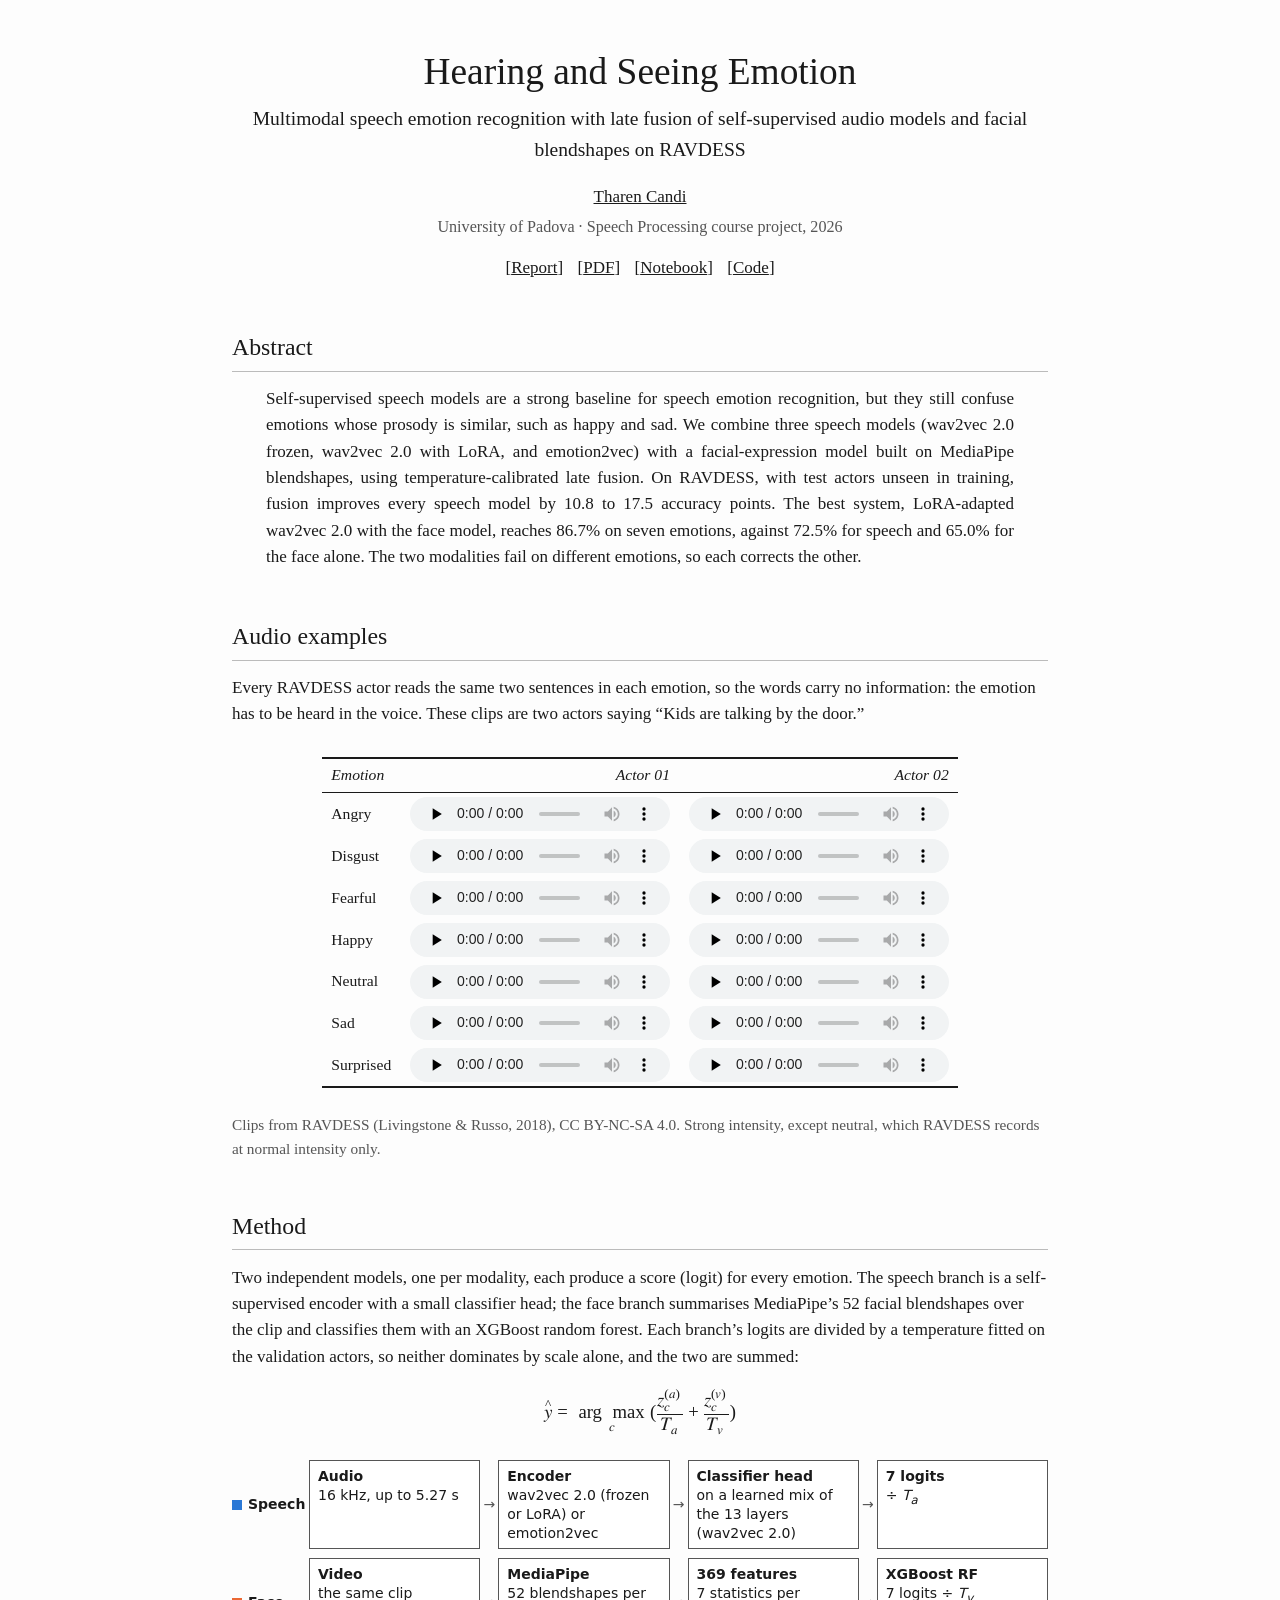
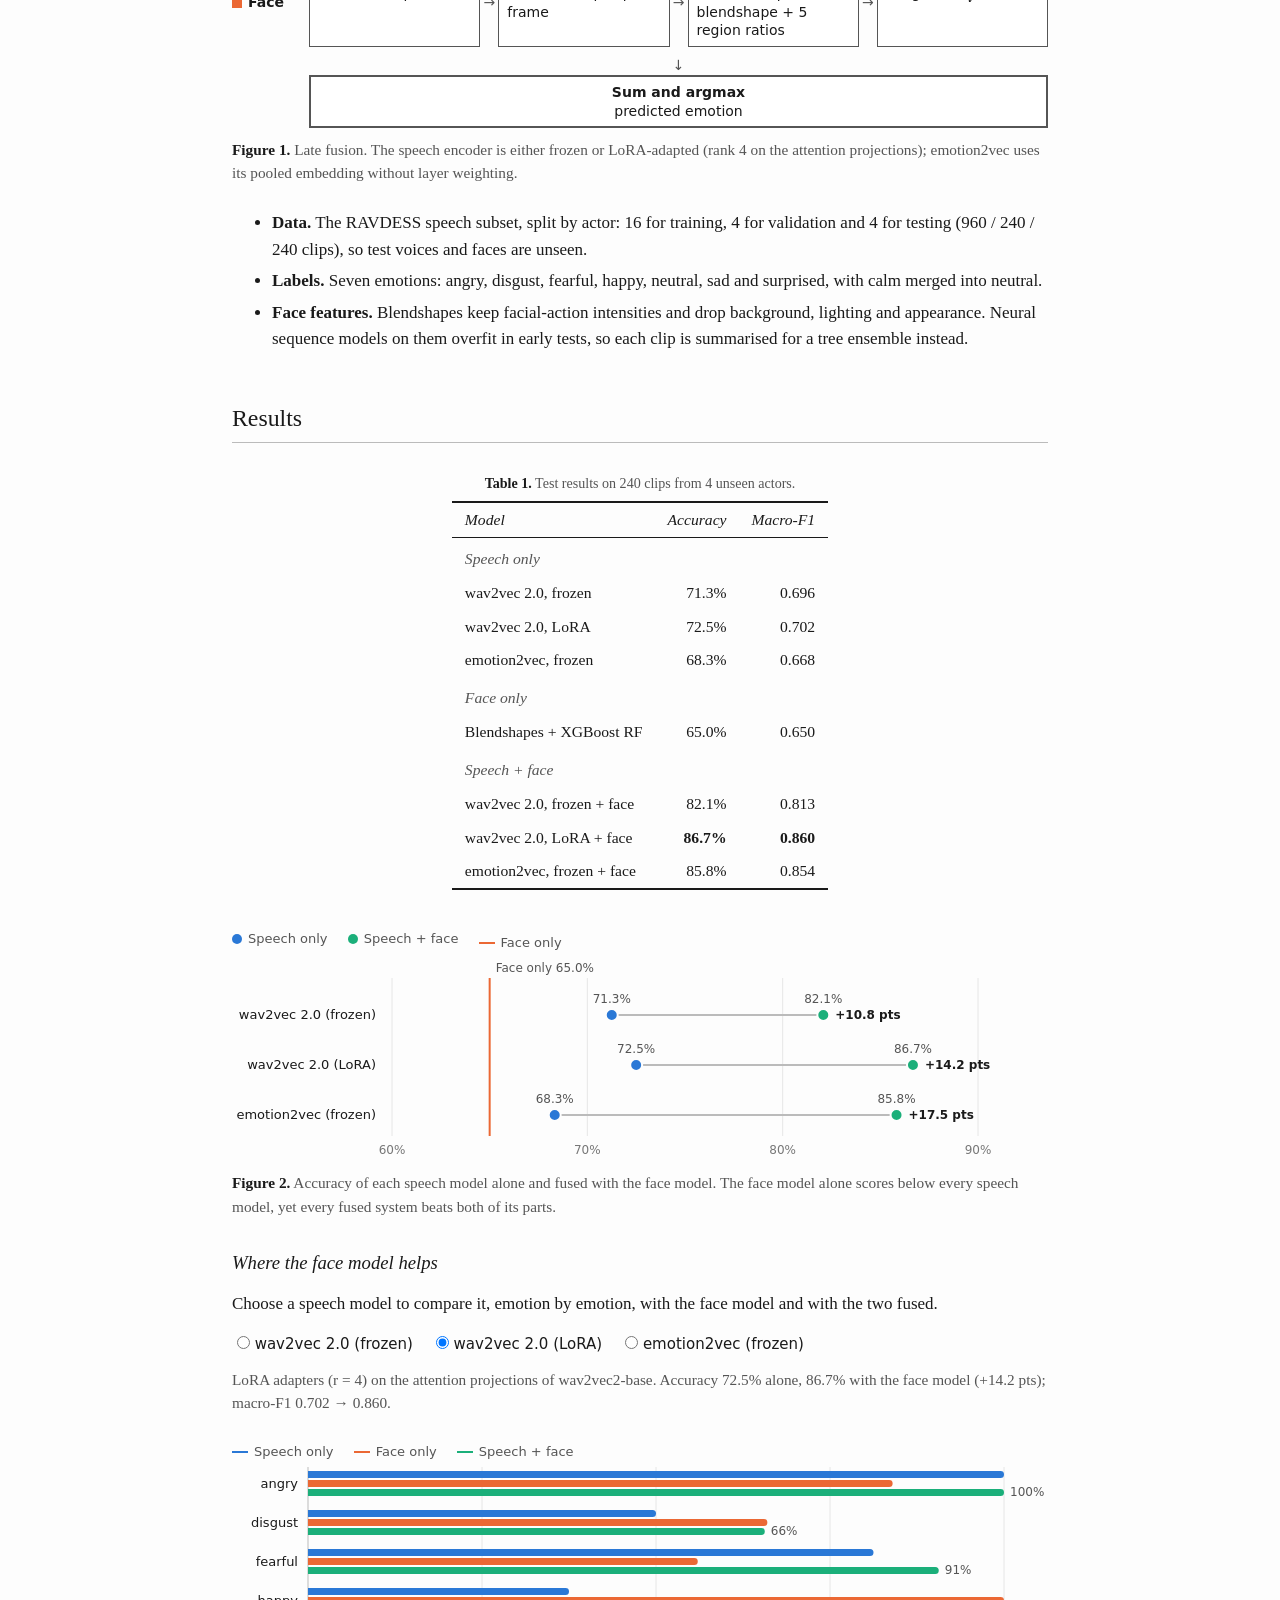
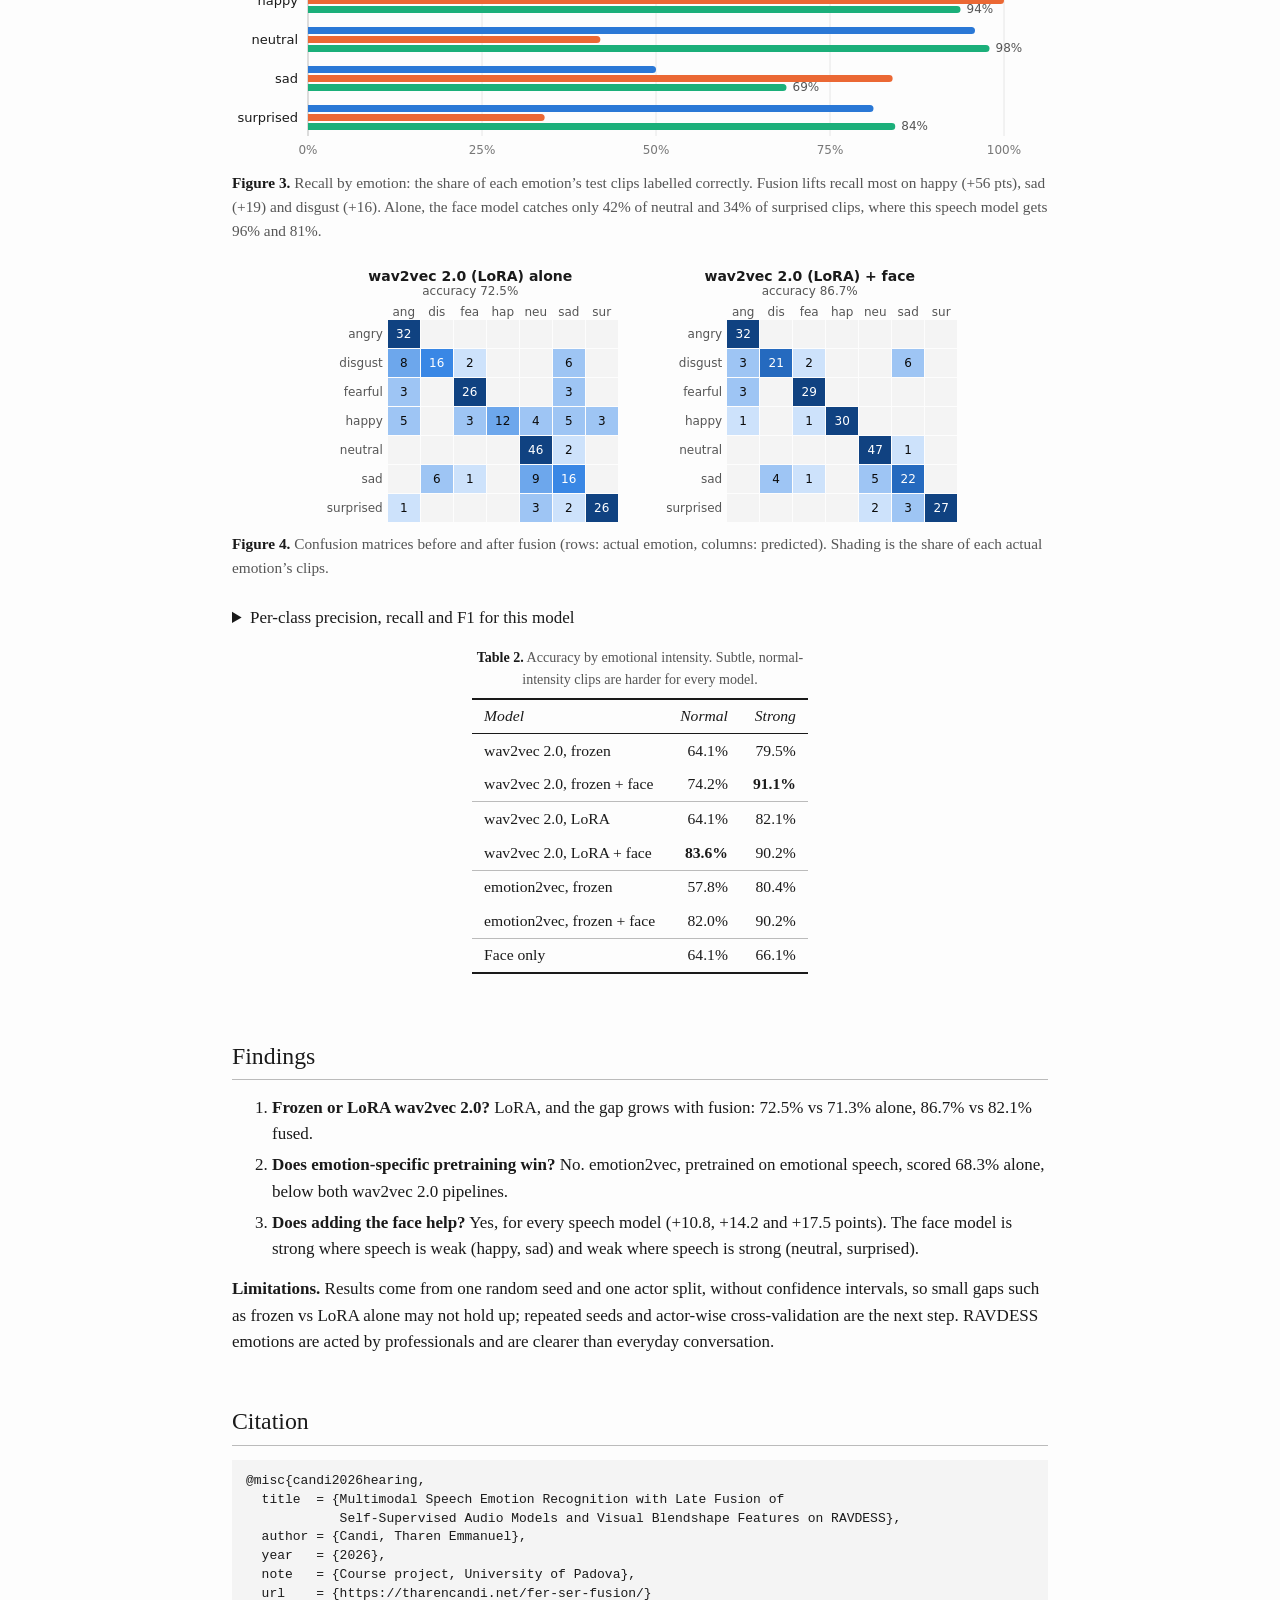
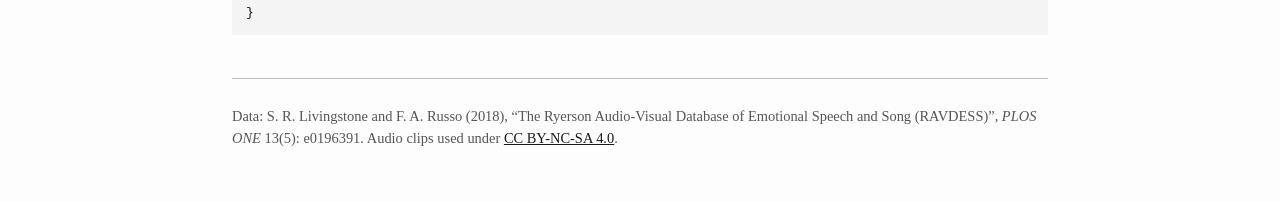
==== index.html @ 8e72affb "Speech + face emotion recognition on RAVDESS: report and project page Project page (index.html) with" ====
<!doctype html>
<html lang="en">
<head>
  <meta charset="utf-8">
  <meta name="viewport" content="width=device-width, initial-scale=1">
  <title>Hearing and Seeing Emotion · Tharen Candi</title>
  <meta name="description" content="Multimodal speech emotion recognition on RAVDESS: late fusion of self-supervised speech models (wav2vec 2.0, emotion2vec) with a facial-blendshape XGBoost model reaches 86.7% accuracy on unseen actors.">
  <meta name="author" content="Tharen Candi">
  <meta property="og:type" content="website">
  <meta property="og:title" content="Hearing and Seeing Emotion">
  <meta property="og:description" content="Fusing speech and facial-expression models to recognise seven emotions on RAVDESS: 86.7% accuracy on unseen actors.">
  <meta property="og:url" content="https://tharencandi.net/fer-ser-fusion/">
  <link rel="icon" href="https://tharencandi.net/favicon.ico">
  <link rel="stylesheet" href="assets/style.css">
</head>
<body>
  <header>
    <h1>Hearing and Seeing Emotion</h1>
    <p class="subtitle">Multimodal speech emotion recognition with late fusion of self-supervised audio models and facial blendshapes on RAVDESS</p>
    <p class="byline"><a href="https://tharencandi.net/">Tharen Candi</a></p>
    <p class="affil">University of Padova · Speech Processing course project, 2026</p>
    <p class="links">
      <span>[<a href="report/">Report</a>]</span>
      <span>[<a href="report/report.pdf">PDF</a>]</span>
      <span>[<a href="https://github.com/tharencandi/fer-ser-fusion/blob/main/notebook/ser_fer_fusion_ravdess.ipynb">Notebook</a>]</span>
      <span>[<a href="https://github.com/tharencandi/fer-ser-fusion">Code</a>]</span>
    </p>
  </header>

  <main>
    <h2>Abstract</h2>
    <p class="abstract">Self-supervised speech models are a strong baseline for speech emotion recognition, but they still confuse emotions whose prosody is similar, such as happy and sad. We combine three speech models (wav2vec 2.0 frozen, wav2vec 2.0 with LoRA, and emotion2vec) with a facial-expression model built on MediaPipe blendshapes, using temperature-calibrated late fusion. On RAVDESS, with test actors unseen in training, fusion improves every speech model by 10.8 to 17.5 accuracy points. The best system, LoRA-adapted wav2vec 2.0 with the face model, reaches 86.7% on seven emotions, against 72.5% for speech and 65.0% for the face alone. The two modalities fail on different emotions, so each corrects the other.</p>

    <h2>Audio examples</h2>
    <p>Every RAVDESS actor reads the same two sentences in each emotion, so the words carry no information: the emotion has to be heard in the voice. These clips are two actors saying “Kids are talking by the door.”</p>
    <div class="table-wrap">
      <table class="booktabs audio">
        <thead><tr><th>Emotion</th><th>Actor 01</th><th>Actor 02</th></tr></thead>
        <tbody>
          <tr><td>Angry</td><td><audio controls preload="none" src="assets/audio/a01-angry.wav"></audio></td><td><audio controls preload="none" src="assets/audio/a02-angry.wav"></audio></td></tr>
          <tr><td>Disgust</td><td><audio controls preload="none" src="assets/audio/a01-disgust.wav"></audio></td><td><audio controls preload="none" src="assets/audio/a02-disgust.wav"></audio></td></tr>
          <tr><td>Fearful</td><td><audio controls preload="none" src="assets/audio/a01-fearful.wav"></audio></td><td><audio controls preload="none" src="assets/audio/a02-fearful.wav"></audio></td></tr>
          <tr><td>Happy</td><td><audio controls preload="none" src="assets/audio/a01-happy.wav"></audio></td><td><audio controls preload="none" src="assets/audio/a02-happy.wav"></audio></td></tr>
          <tr><td>Neutral</td><td><audio controls preload="none" src="assets/audio/a01-neutral.wav"></audio></td><td><audio controls preload="none" src="assets/audio/a02-neutral.wav"></audio></td></tr>
          <tr><td>Sad</td><td><audio controls preload="none" src="assets/audio/a01-sad.wav"></audio></td><td><audio controls preload="none" src="assets/audio/a02-sad.wav"></audio></td></tr>
          <tr><td>Surprised</td><td><audio controls preload="none" src="assets/audio/a01-surprised.wav"></audio></td><td><audio controls preload="none" src="assets/audio/a02-surprised.wav"></audio></td></tr>
        </tbody>
      </table>
    </div>
    <p class="caption">Clips from RAVDESS (Livingstone &amp; Russo, 2018), CC BY-NC-SA 4.0. Strong intensity, except neutral, which RAVDESS records at normal intensity only.</p>

    <h2>Method</h2>
    <p>Two independent models, one per modality, each produce a score (logit) for every emotion. The speech branch is a self-supervised encoder with a small classifier head; the face branch summarises MediaPipe’s 52 facial blendshapes over the clip and classifies them with an XGBoost random forest. Each branch’s logits are divided by a temperature fitted on the validation actors, so neither dominates by scale alone, and the two are summed:</p>
    <div class="equation">
      <math display="block">
        <mrow>
          <mover><mi>y</mi><mo>^</mo></mover><mo>=</mo>
          <munder><mrow><mo>arg</mo><mo>&#8289;</mo><mo>max</mo></mrow><mi>c</mi></munder>
          <mo>(</mo>
          <mfrac><msubsup><mi>z</mi><mi>c</mi><mrow><mo>(</mo><mi>a</mi><mo>)</mo></mrow></msubsup><msub><mi>T</mi><mi>a</mi></msub></mfrac>
          <mo>+</mo>
          <mfrac><msubsup><mi>z</mi><mi>c</mi><mrow><mo>(</mo><mi>v</mi><mo>)</mo></mrow></msubsup><msub><mi>T</mi><mi>v</mi></msub></mfrac>
          <mo>)</mo>
        </mrow>
      </math>
    </div>
    <figure>
      <div class="diagram" role="img" aria-label="Pipeline: a speech branch and a face branch each produce seven temperature-scaled scores, which are summed to pick the emotion">
        <div class="lane">
          <div class="lane-name"><span class="swatch" style="background:var(--speech)"></span>Speech</div>
          <div class="box"><b>Audio</b>16 kHz, up to 5.27 s</div>
          <div class="arrow"></div>
          <div class="box"><b>Encoder</b>wav2vec 2.0 (frozen or LoRA) or emotion2vec</div>
          <div class="arrow"></div>
          <div class="box"><b>Classifier head</b>on a learned mix of the 13 layers (wav2vec 2.0)</div>
          <div class="arrow"></div>
          <div class="box"><b>7 logits</b>÷ <i>T<sub>a</sub></i></div>
        </div>
        <div class="lane">
          <div class="lane-name"><span class="swatch" style="background:var(--face)"></span>Face</div>
          <div class="box"><b>Video</b>the same clip</div>
          <div class="arrow"></div>
          <div class="box"><b>MediaPipe</b>52 blendshapes per frame</div>
          <div class="arrow"></div>
          <div class="box"><b>369 features</b>7 statistics per blendshape + 5 region ratios</div>
          <div class="arrow"></div>
          <div class="box"><b>XGBoost RF</b>7 logits ÷ <i>T<sub>v</sub></i></div>
        </div>
        <div class="down" aria-hidden="true">↓</div>
        <div class="merge"><div class="box"><b>Sum and argmax</b>predicted emotion</div></div>
      </div>
      <figcaption><b>Figure 1.</b> Late fusion. The speech encoder is either frozen or LoRA-adapted (rank 4 on the attention projections); emotion2vec uses its pooled embedding without layer weighting.</figcaption>
    </figure>
    <ul>
      <li><b>Data.</b> The RAVDESS speech subset, split by actor: 16 for training, 4 for validation and 4 for testing (960 / 240 / 240 clips), so test voices and faces are unseen.</li>
      <li><b>Labels.</b> Seven emotions: angry, disgust, fearful, happy, neutral, sad and surprised, with calm merged into neutral.</li>
      <li><b>Face features.</b> Blendshapes keep facial-action intensities and drop background, lighting and appearance. Neural sequence models on them overfit in early tests, so each clip is summarised for a tree ensemble instead.</li>
    </ul>

    <h2>Results</h2>
    <div class="table-wrap">
      <table class="booktabs">
        <caption><b>Table 1.</b> Test results on 240 clips from 4 unseen actors.</caption>
        <thead><tr><th>Model</th><th>Accuracy</th><th>Macro-F1</th></tr></thead>
        <tbody>
          <tr class="group"><td colspan="3">Speech only</td></tr>
          <tr><td>wav2vec 2.0, frozen</td><td>71.3%</td><td>0.696</td></tr>
          <tr><td>wav2vec 2.0, LoRA</td><td>72.5%</td><td>0.702</td></tr>
          <tr><td>emotion2vec, frozen</td><td>68.3%</td><td>0.668</td></tr>
          <tr class="group"><td colspan="3">Face only</td></tr>
          <tr><td>Blendshapes + XGBoost RF</td><td>65.0%</td><td>0.650</td></tr>
          <tr class="group"><td colspan="3">Speech + face</td></tr>
          <tr><td>wav2vec 2.0, frozen + face</td><td>82.1%</td><td>0.813</td></tr>
          <tr><td>wav2vec 2.0, LoRA + face</td><td><b>86.7%</b></td><td><b>0.860</b></td></tr>
          <tr><td>emotion2vec, frozen + face</td><td>85.8%</td><td>0.854</td></tr>
        </tbody>
      </table>
    </div>

    <figure>
      <div class="legend">
        <span class="item"><span class="swatch" style="background:var(--speech);border-radius:50%"></span>Speech only</span>
        <span class="item"><span class="swatch" style="background:var(--fused);border-radius:50%"></span>Speech + face</span>
        <span class="item"><span class="swatch line" style="background:var(--face)"></span>Face only</span>
      </div>
      <div class="chart" id="fusion-chart"></div>
      <figcaption><b>Figure 2.</b> Accuracy of each speech model alone and fused with the face model. The face model alone scores below every speech model, yet every fused system beats both of its parts.</figcaption>
    </figure>

    <h3>Where the face model helps</h3>
    <p>Choose a speech model to compare it, emotion by emotion, with the face model and with the two fused.</p>
    <div class="controls" id="model-select" role="radiogroup" aria-label="Speech model"></div>
    <p class="caption" id="model-summary"></p>

    <figure>
      <div class="legend">
        <span class="item"><span class="swatch line" style="background:var(--speech)"></span>Speech only</span>
        <span class="item"><span class="swatch line" style="background:var(--face)"></span>Face only</span>
        <span class="item"><span class="swatch line" style="background:var(--fused)"></span>Speech + face</span>
      </div>
      <div class="chart" id="recall-chart"></div>
      <figcaption><b>Figure 3.</b> Recall by emotion: the share of each emotion’s test clips labelled correctly. <span id="insight"></span></figcaption>
    </figure>

    <figure>
      <div class="matrices">
        <div class="matrix" id="cm-alone"></div>
        <div class="matrix" id="cm-fused"></div>
      </div>
      <figcaption><b>Figure 4.</b> Confusion matrices before and after fusion (rows: actual emotion, columns: predicted). Shading is the share of each actual emotion’s clips.</figcaption>
    </figure>

    <details>
      <summary>Per-class precision, recall and F1 for this model</summary>
      <div class="table-wrap" id="score-table"></div>
    </details>

    <div class="table-wrap">
      <table class="booktabs">
        <caption><b>Table 2.</b> Accuracy by emotional intensity. Subtle, normal-intensity clips are harder for every model.</caption>
        <thead><tr><th>Model</th><th>Normal</th><th>Strong</th></tr></thead>
        <tbody>
          <tr><td>wav2vec 2.0, frozen</td><td>64.1%</td><td>79.5%</td></tr>
          <tr><td>wav2vec 2.0, frozen + face</td><td>74.2%</td><td><b>91.1%</b></td></tr>
          <tr class="sep"><td>wav2vec 2.0, LoRA</td><td>64.1%</td><td>82.1%</td></tr>
          <tr><td>wav2vec 2.0, LoRA + face</td><td><b>83.6%</b></td><td>90.2%</td></tr>
          <tr class="sep"><td>emotion2vec, frozen</td><td>57.8%</td><td>80.4%</td></tr>
          <tr><td>emotion2vec, frozen + face</td><td>82.0%</td><td>90.2%</td></tr>
          <tr class="sep"><td>Face only</td><td>64.1%</td><td>66.1%</td></tr>
        </tbody>
      </table>
    </div>

    <h2>Findings</h2>
    <ol>
      <li><b>Frozen or LoRA wav2vec 2.0?</b> LoRA, and the gap grows with fusion: 72.5% vs 71.3% alone, 86.7% vs 82.1% fused.</li>
      <li><b>Does emotion-specific pretraining win?</b> No. emotion2vec, pretrained on emotional speech, scored 68.3% alone, below both wav2vec 2.0 pipelines.</li>
      <li><b>Does adding the face help?</b> Yes, for every speech model (+10.8, +14.2 and +17.5 points). The face model is strong where speech is weak (happy, sad) and weak where speech is strong (neutral, surprised).</li>
    </ol>
    <p><b>Limitations.</b> Results come from one random seed and one actor split, without confidence intervals, so small gaps such as frozen vs LoRA alone may not hold up; repeated seeds and actor-wise cross-validation are the next step. RAVDESS emotions are acted by professionals and are clearer than everyday conversation.</p>

    <h2>Citation</h2>
<pre class="bibtex">@misc{candi2026hearing,
  title  = {Multimodal Speech Emotion Recognition with Late Fusion of
            Self-Supervised Audio Models and Visual Blendshape Features on RAVDESS},
  author = {Candi, Tharen Emmanuel},
  year   = {2026},
  note   = {Course project, University of Padova},
  url    = {https://tharencandi.net/fer-ser-fusion/}
}</pre>
  </main>

  <footer>
    <p>Data: S. R. Livingstone and F. A. Russo (2018), “The Ryerson Audio-Visual Database of Emotional Speech and Song (RAVDESS)”, <i>PLOS ONE</i> 13(5): e0196391. Audio clips used under <a href="https://creativecommons.org/licenses/by-nc-sa/4.0/">CC BY-NC-SA 4.0</a>.</p>
  </footer>

  <div class="tip" id="tip" role="tooltip"></div>
  <noscript><p>Figures 2 to 4 need JavaScript; the <a href="report/">full report</a> has every result as a table.</p></noscript>
  <script src="assets/data.js"></script>
  <script src="assets/app.js"></script>
</body>
</html>
---- assets/style.css ----
/* A plain, single-column project page in the style of the pandoc-rendered
   reports. Chart colours (speech, face, fused) are one validated palette. */
:root {
  --ink: #1a1a1a;
  --ink-2: #555;
  --rule: #bbb;
  --grid: #e6e6e6;
  --bg: #fdfdfd;
  --speech: #2a78d6;
  --face: #eb6834;
  --fused: #1baf7a;
  --heat-1: #cde2fb;
  --heat-2: #9ec5f4;
  --heat-3: #6da7ec;
  --heat-4: #3987e5;
  --heat-5: #256abf;
  --heat-6: #104281;
}

html { color: var(--ink); background: var(--bg); -webkit-text-size-adjust: 100%; }

body {
  margin: 0 auto;
  max-width: 48em;
  padding: 50px 50px 40px;
  font: 17px/1.55 Georgia, "Times New Roman", serif;
  hyphens: auto;
  overflow-wrap: break-word;
}
@media (max-width: 600px) {
  body { padding: 20px 16px; font-size: 16px; }
}

a { color: var(--ink); }

header { text-align: center; margin-bottom: 2.5em; }
h1 { font-size: 2.2em; line-height: 1.15; margin: 0 0 0.3em; font-weight: normal; }
.subtitle { font-size: 1.15em; margin: 0 0 1em; }
.byline { margin: 0; }
.affil { margin: 0.2em 0 1em; color: var(--ink-2); font-size: 0.95em; }
.links { margin: 0; }
.links span { margin: 0 0.3em; white-space: nowrap; }

h2 { font-size: 1.4em; font-weight: normal; margin: 2em 0 0.6em; border-bottom: 1px solid var(--rule); padding-bottom: 0.2em; }
h3 { font-size: 1.1em; font-weight: normal; font-style: italic; margin: 1.6em 0 0.4em; }
p, ul, ol { margin: 0.8em 0; }
li { margin: 0.3em 0; }

.abstract { margin: 0 2em; text-align: justify; }
@media (max-width: 600px) { .abstract { margin: 0; text-align: left; } }

/* Tables: booktabs rules, no vertical lines. */
.table-wrap { overflow-x: auto; }
table { border-collapse: collapse; margin: 1em auto; font-size: 0.92em; font-variant-numeric: tabular-nums; }
table.booktabs { border-top: 2px solid var(--ink); border-bottom: 2px solid var(--ink); }
table.booktabs thead th { border-bottom: 1px solid var(--ink); font-weight: normal; font-style: italic; }
table.booktabs th, table.booktabs td { padding: 0.3em 0.8em; text-align: right; }
table.booktabs th:first-child, table.booktabs td:first-child { text-align: left; }
table.booktabs tr.group td { font-style: italic; color: var(--ink-2); padding-top: 0.6em; text-align: left; }
table.booktabs tr.sep td { border-top: 1px solid var(--rule); }

table.audio td { padding: 0.25em 0.6em; vertical-align: middle; }
table.audio th { padding: 0.3em 0.6em; }
table.audio audio { display: block; width: 260px; max-width: 100%; height: 34px; }
@media (max-width: 600px) { table.audio audio { width: 130px; } }

figure { margin: 1.5em 0; }
figcaption, .caption { font-size: 0.9em; color: var(--ink-2); margin-top: 0.6em; }
figcaption b, caption b { color: var(--ink); font-weight: bold; }
caption { caption-side: top; font-size: 0.9em; color: var(--ink-2); padding-bottom: 0.5em; }

.equation { text-align: center; margin: 1em 0; font-size: 1.1em; }

/* Method diagram: two lanes of plain boxes that merge into one. */
.diagram { font: 14px/1.35 system-ui, -apple-system, "Segoe UI", sans-serif; }
.lane { display: flex; align-items: stretch; margin: 0.6em 0; }
.lane-name { width: 5.5em; flex: none; display: flex; align-items: center; gap: 6px; font-weight: 600; }
.box { flex: 1 1 0; min-width: 0; border: 1px solid var(--ink-2); padding: 6px 8px; background: #fff; }
.box b { display: block; font-weight: 600; }
.arrow { flex: none; width: 18px; display: flex; align-items: center; justify-content: center; color: var(--ink-2); }
.arrow::before { content: "→"; }
.merge { display: flex; margin-left: 5.5em; }
.merge .box { border-width: 2px; text-align: center; }
.down { margin-left: 5.5em; text-align: center; color: var(--ink-2); }
@media (max-width: 600px) {
  .lane { flex-direction: column; }
  .lane-name { width: auto; margin-bottom: 4px; }
  .arrow { width: auto; height: 16px; }
  .arrow::before { content: "↓"; }
  .merge, .down { margin-left: 0; }
}
.swatch { width: 10px; height: 10px; display: inline-block; flex: none; }
.swatch.line { height: 2px; width: 16px; vertical-align: middle; }

/* Charts */
.legend { font: 13px system-ui, -apple-system, "Segoe UI", sans-serif; color: var(--ink-2); margin: 0 0 6px; }
.legend span.item { display: inline-flex; align-items: center; gap: 6px; margin-right: 16px; }
.chart { width: 100%; }
.chart svg { display: block; overflow: visible; }
.chart text { font: 12px system-ui, -apple-system, "Segoe UI", sans-serif; fill: var(--ink-2); }
.chart .tick { fill: #777; font-variant-numeric: tabular-nums; }
.chart .row-label { fill: var(--ink); font-size: 13px; }
.chart .strong { fill: var(--ink); font-weight: 600; }
.chart .halo { paint-order: stroke; stroke: var(--bg); stroke-width: 4px; stroke-linejoin: round; }
.chart .hit { fill: transparent; }
.chart .hit:hover, .chart .hit:focus { fill: rgba(0, 0, 0, 0.04); outline: none; }

.controls { font: 15px system-ui, -apple-system, "Segoe UI", sans-serif; margin: 1em 0; }
.controls label { margin-right: 1.2em; white-space: nowrap; cursor: pointer; }
.controls input { margin-right: 0.35em; }
:focus-visible { outline: 2px solid var(--speech); outline-offset: 2px; }

/* Confusion matrices */
.matrices { display: flex; flex-wrap: wrap; justify-content: center; gap: 1em 2.5em; }
.matrix h4 { margin: 0; font: 600 14px system-ui, -apple-system, "Segoe UI", sans-serif; text-align: center; }
.matrix .note { font: 12px system-ui, -apple-system, "Segoe UI", sans-serif; color: var(--ink-2); text-align: center; }
table.cm { border-collapse: separate; border-spacing: 1px; margin: 0.5em auto 0; font: 12px system-ui, -apple-system, "Segoe UI", sans-serif; }
table.cm th { font-weight: normal; color: var(--ink-2); padding: 0 4px; }
table.cm tbody th { text-align: right; }
table.cm td { width: 30px; height: 26px; text-align: center; color: #0b0b0b; }
table.cm td.z { background: #f4f4f4; }
table.cm td.b1 { background: var(--heat-1); }
table.cm td.b2 { background: var(--heat-2); }
table.cm td.b3 { background: var(--heat-3); }
table.cm td.b4 { background: var(--heat-4); color: #fff; }
table.cm td.b5 { background: var(--heat-5); color: #fff; }
table.cm td.b6 { background: var(--heat-6); color: #fff; }

details summary { cursor: pointer; }
table.scores { font-size: 0.85em; }

pre.bibtex { font: 13px/1.45 ui-monospace, Menlo, Consolas, monospace; background: #f4f4f4; padding: 12px 14px; overflow-x: auto; }

footer { margin-top: 3em; padding-top: 1em; border-top: 1px solid var(--rule); font-size: 0.85em; color: var(--ink-2); }

/* Tooltip */
.tip {
  position: fixed; z-index: 10; pointer-events: none; min-width: 130px; max-width: 260px;
  background: #fff; border: 1px solid var(--rule); padding: 6px 9px; opacity: 0;
  font: 12px/1.45 system-ui, -apple-system, "Segoe UI", sans-serif; color: var(--ink);
  box-shadow: 0 2px 8px rgba(0, 0, 0, 0.1);
}
.tip.on { opacity: 1; }
.tip .tip-title { color: var(--ink-2); margin-bottom: 2px; }
.tip .tip-row { display: flex; align-items: center; gap: 7px; }
.tip .tip-row b { font-variant-numeric: tabular-nums; min-width: 3.2em; }
.tip .tip-row .name { color: var(--ink-2); }
.tip .swatch.line { width: 12px; }
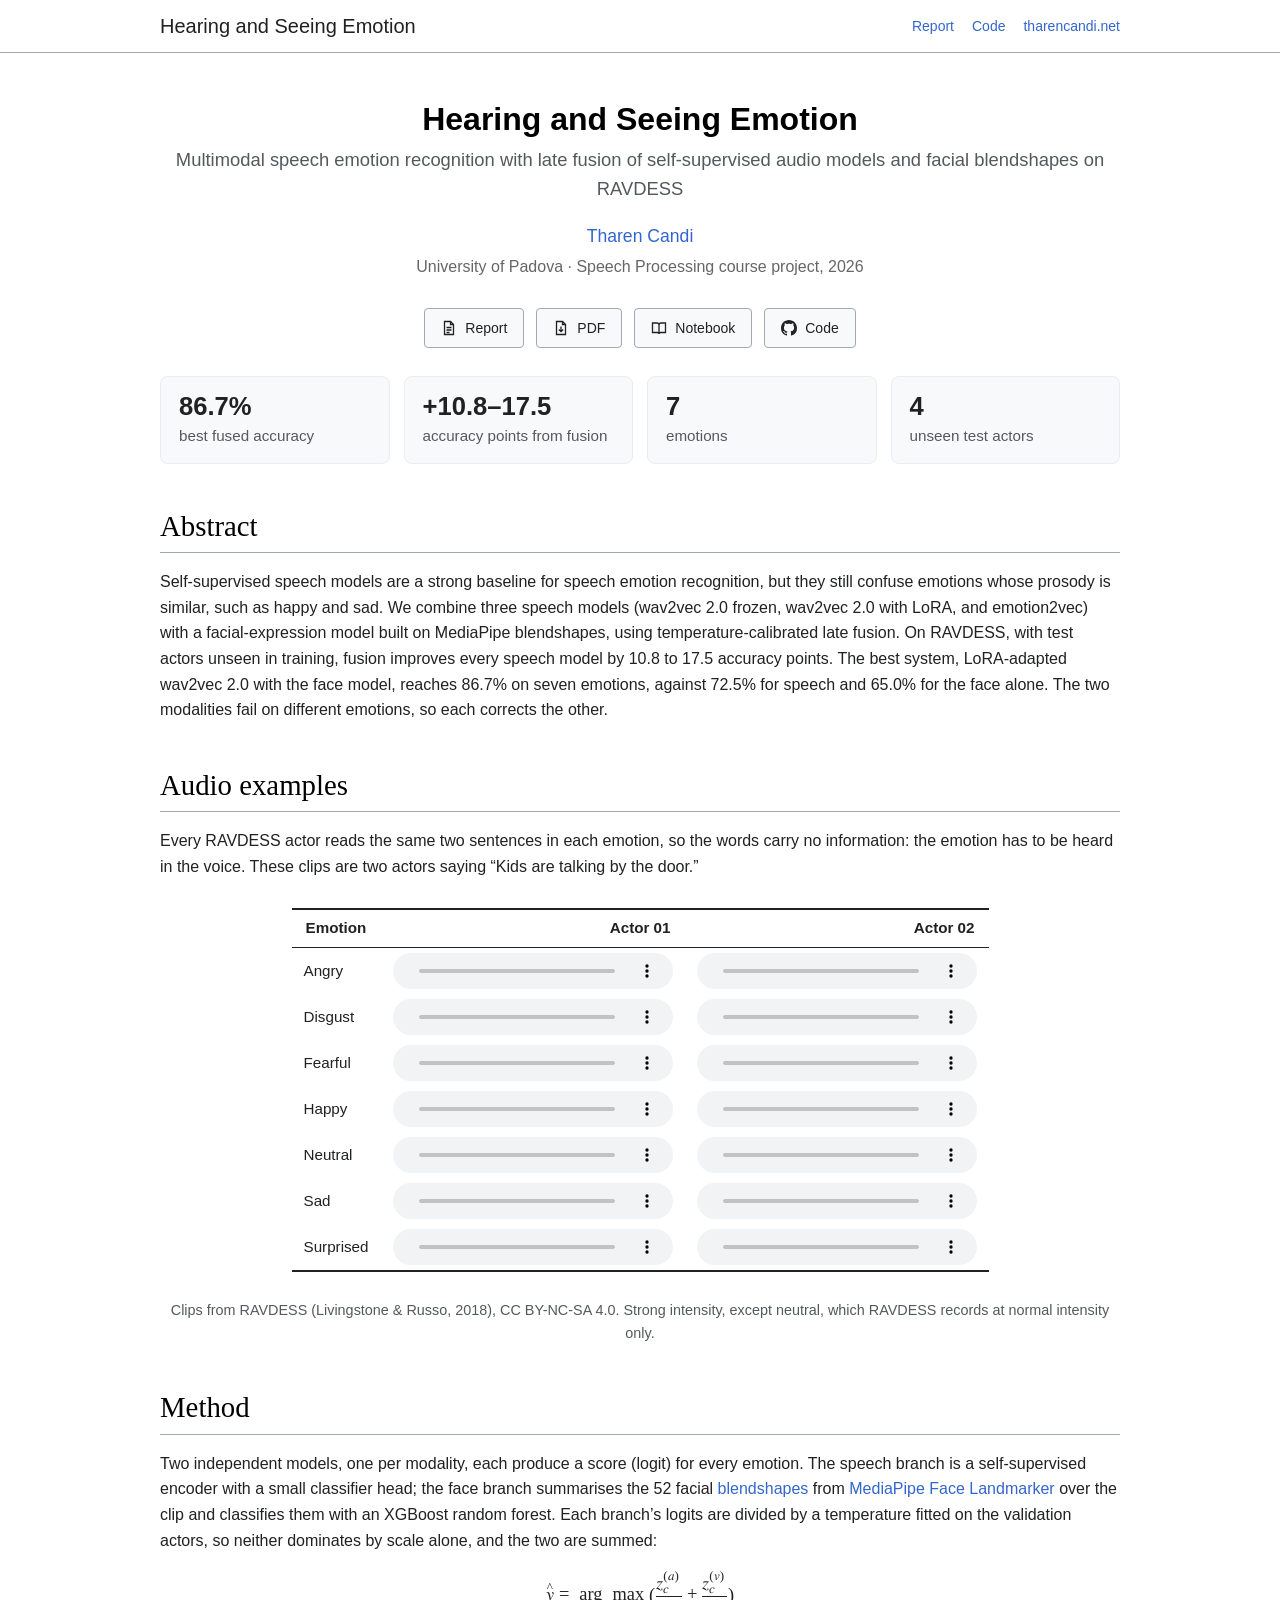
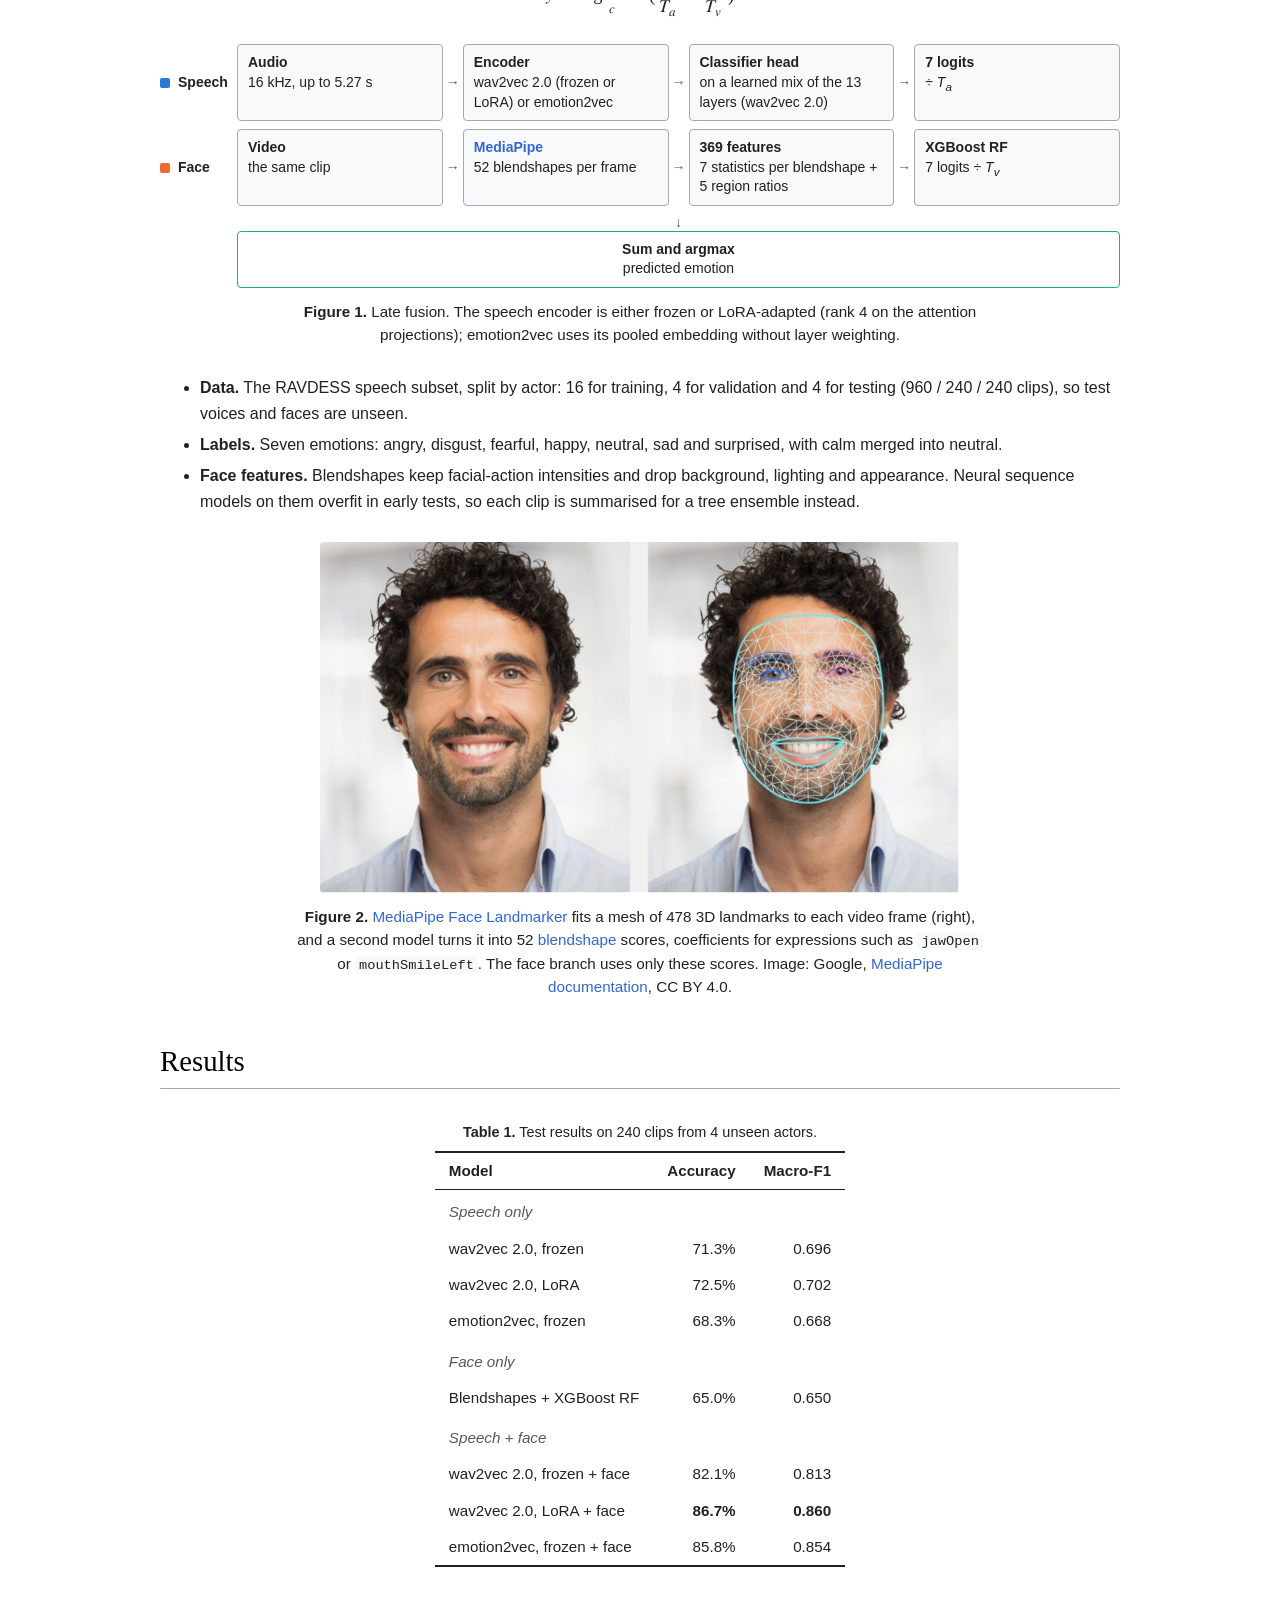
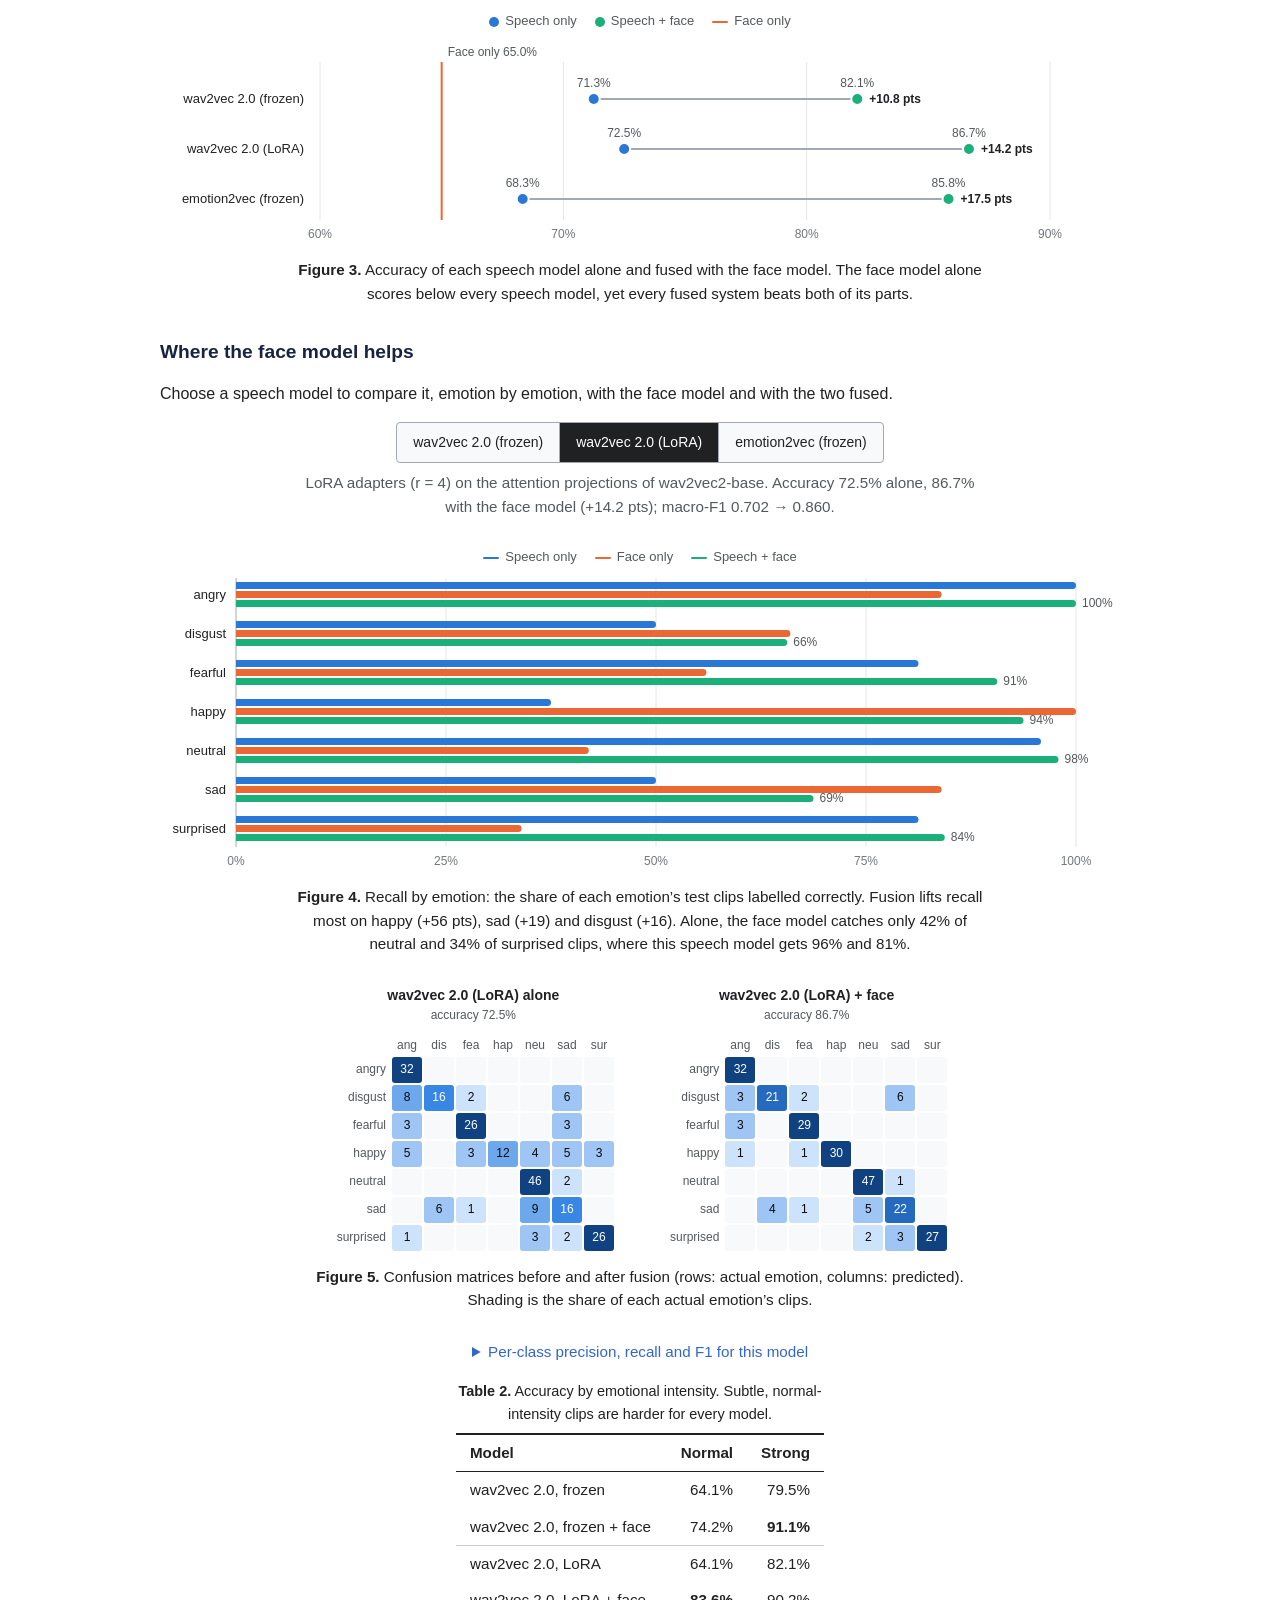
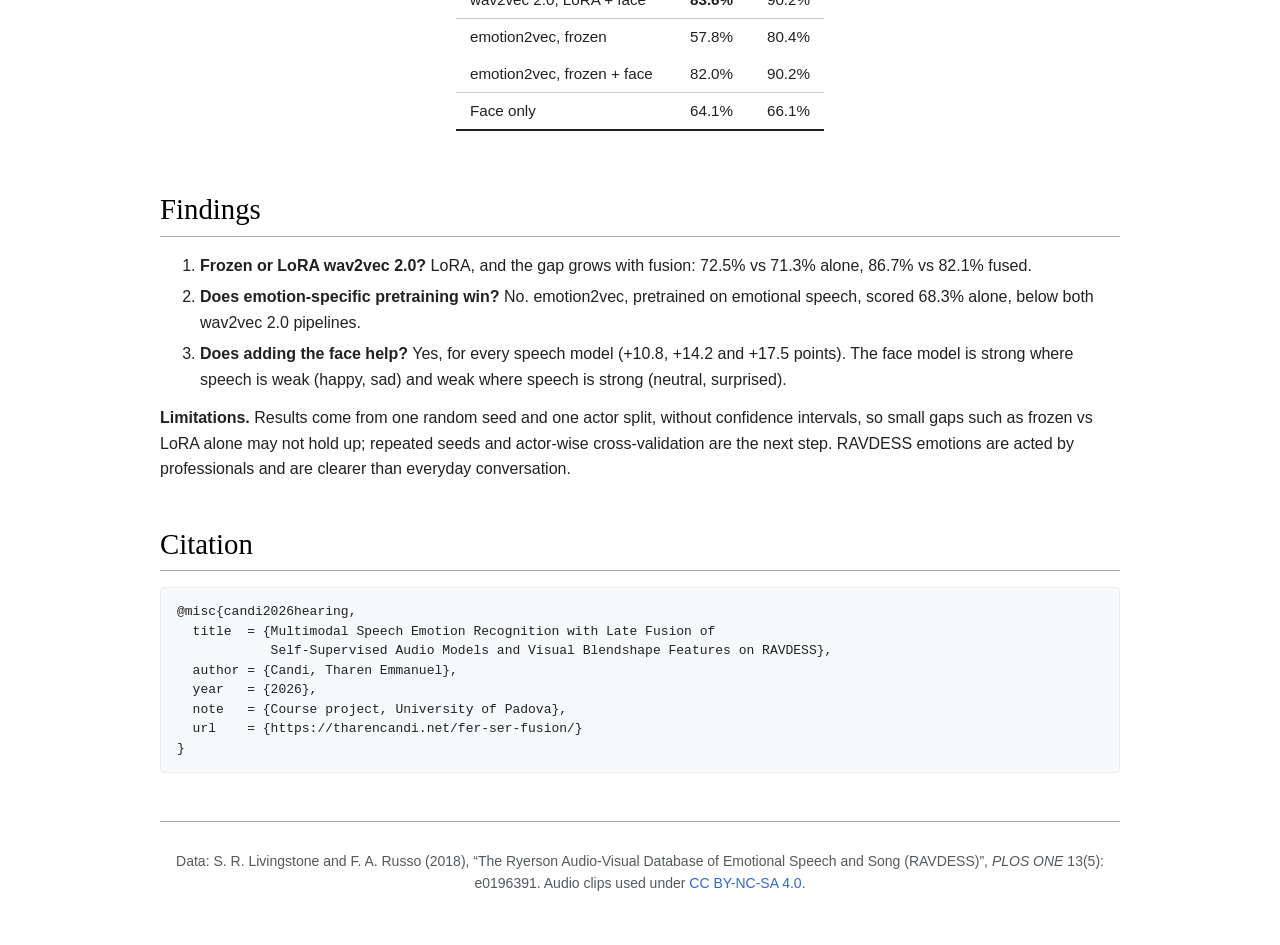
==== commit f4bdba93: "Polish the project page and add a MediaPipe face mesh figure Project-page styling (top bar, icon lin" ====
--- a/index.html
+++ b/index.html
@@ -14,22 +14,36 @@
   <link rel="stylesheet" href="assets/style.css">
 </head>
 <body>
-  <header>
+  <div class="topbar">
+    <div class="inner">
+      <span class="name">Hearing and Seeing Emotion</span>
+      <nav><a href="report/">Report</a><a href="https://github.com/tharencandi/fer-ser-fusion">Code</a><a href="https://tharencandi.net/">tharencandi.net</a></nav>
+    </div>
+  </div>
+
+  <div class="container">
+  <header class="paper">
     <h1>Hearing and Seeing Emotion</h1>
     <p class="subtitle">Multimodal speech emotion recognition with late fusion of self-supervised audio models and facial blendshapes on RAVDESS</p>
-    <p class="byline"><a href="https://tharencandi.net/">Tharen Candi</a></p>
+    <p class="authors"><a href="https://tharencandi.net/">Tharen Candi</a></p>
     <p class="affil">University of Padova · Speech Processing course project, 2026</p>
-    <p class="links">
-      <span>[<a href="report/">Report</a>]</span>
-      <span>[<a href="report/report.pdf">PDF</a>]</span>
-      <span>[<a href="https://github.com/tharencandi/fer-ser-fusion/blob/main/notebook/ser_fer_fusion_ravdess.ipynb">Notebook</a>]</span>
-      <span>[<a href="https://github.com/tharencandi/fer-ser-fusion">Code</a>]</span>
-    </p>
   </header>
+  <div class="buttons">
+    <a class="button" href="report/"><svg viewBox="0 0 16 16" aria-hidden="true" fill="none" stroke="currentColor" stroke-width="1.3"><path d="M3.5 1.5h6l3 3v10h-9z"/><path d="M9.5 1.5v3h3M5.5 7.5h5M5.5 10h5M5.5 12.5h3"/></svg>Report</a>
+    <a class="button" href="report/report.pdf"><svg viewBox="0 0 16 16" aria-hidden="true" fill="none" stroke="currentColor" stroke-width="1.3"><path d="M3.5 1.5h6l3 3v10h-9z"/><path d="M9.5 1.5v3h3M8 6.5v5M5.8 9.5 8 11.7l2.2-2.2"/></svg>PDF</a>
+    <a class="button" href="https://github.com/tharencandi/fer-ser-fusion/blob/main/notebook/ser_fer_fusion_ravdess.ipynb"><svg viewBox="0 0 16 16" aria-hidden="true" fill="none" stroke="currentColor" stroke-width="1.3"><path d="M1.5 3h4.5A2 2 0 0 1 8 5v9a1.5 1.5 0 0 0-1.5-1.5h-5zM14.5 3H10a2 2 0 0 0-2 2v9a1.5 1.5 0 0 1 1.5-1.5h5z"/></svg>Notebook</a>
+    <a class="button" href="https://github.com/tharencandi/fer-ser-fusion"><svg viewBox="0 0 16 16" aria-hidden="true" fill="currentColor"><path d="M8 0c4.42 0 8 3.58 8 8a8.013 8.013 0 0 1-5.45 7.59c-.4.08-.55-.17-.55-.38 0-.27.01-1.13.01-2.2 0-.75-.25-1.23-.54-1.48 1.78-.2 3.65-.88 3.65-3.95 0-.88-.31-1.59-.82-2.15.08-.2.36-1.02-.08-2.12 0 0-.67-.22-2.2.82-.64-.18-1.32-.27-2-.27-.68 0-1.36.09-2 .27-1.53-1.03-2.2-.82-2.2-.82-.44 1.1-.16 1.92-.08 2.12-.51.56-.82 1.28-.82 2.15 0 3.06 1.86 3.75 3.64 3.95-.23.2-.44.55-.51 1.07-.46.21-1.61.55-2.33-.66-.15-.24-.6-.83-1.23-.82-.67.01-.27.38.01.53.34.19.73.9.82 1.13.16.45.68 1.31 2.69.94 0 .67.01 1.3.01 1.49 0 .21-.15.45-.55.38A7.995 7.995 0 0 1 0 8c0-4.42 3.58-8 8-8Z"/></svg>Code</a>
+  </div>
+  <div class="stats">
+    <div class="stat"><b>86.7%</b><span>best fused accuracy</span></div>
+    <div class="stat"><b>+10.8–17.5</b><span>accuracy points from fusion</span></div>
+    <div class="stat"><b>7</b><span>emotions</span></div>
+    <div class="stat"><b>4</b><span>unseen test actors</span></div>
+  </div>
 
   <main>
     <h2>Abstract</h2>
-    <p class="abstract">Self-supervised speech models are a strong baseline for speech emotion recognition, but they still confuse emotions whose prosody is similar, such as happy and sad. We combine three speech models (wav2vec 2.0 frozen, wav2vec 2.0 with LoRA, and emotion2vec) with a facial-expression model built on MediaPipe blendshapes, using temperature-calibrated late fusion. On RAVDESS, with test actors unseen in training, fusion improves every speech model by 10.8 to 17.5 accuracy points. The best system, LoRA-adapted wav2vec 2.0 with the face model, reaches 86.7% on seven emotions, against 72.5% for speech and 65.0% for the face alone. The two modalities fail on different emotions, so each corrects the other.</p>
+    <p>Self-supervised speech models are a strong baseline for speech emotion recognition, but they still confuse emotions whose prosody is similar, such as happy and sad. We combine three speech models (wav2vec 2.0 frozen, wav2vec 2.0 with LoRA, and emotion2vec) with a facial-expression model built on MediaPipe blendshapes, using temperature-calibrated late fusion. On RAVDESS, with test actors unseen in training, fusion improves every speech model by 10.8 to 17.5 accuracy points. The best system, LoRA-adapted wav2vec 2.0 with the face model, reaches 86.7% on seven emotions, against 72.5% for speech and 65.0% for the face alone. The two modalities fail on different emotions, so each corrects the other.</p>
 
     <h2>Audio examples</h2>
     <p>Every RAVDESS actor reads the same two sentences in each emotion, so the words carry no information: the emotion has to be heard in the voice. These clips are two actors saying “Kids are talking by the door.”</p>
@@ -47,10 +61,10 @@
         </tbody>
       </table>
     </div>
-    <p class="caption">Clips from RAVDESS (Livingstone &amp; Russo, 2018), CC BY-NC-SA 4.0. Strong intensity, except neutral, which RAVDESS records at normal intensity only.</p>
+    <p class="note-text" style="text-align:center">Clips from RAVDESS (Livingstone &amp; Russo, 2018), CC BY-NC-SA 4.0. Strong intensity, except neutral, which RAVDESS records at normal intensity only.</p>
 
     <h2>Method</h2>
-    <p>Two independent models, one per modality, each produce a score (logit) for every emotion. The speech branch is a self-supervised encoder with a small classifier head; the face branch summarises MediaPipe’s 52 facial blendshapes over the clip and classifies them with an XGBoost random forest. Each branch’s logits are divided by a temperature fitted on the validation actors, so neither dominates by scale alone, and the two are summed:</p>
+    <p>Two independent models, one per modality, each produce a score (logit) for every emotion. The speech branch is a self-supervised encoder with a small classifier head; the face branch summarises the 52 facial <a href="https://storage.googleapis.com/mediapipe-assets/Model%20Card%20Blendshape%20V2.pdf">blendshapes</a> from <a href="https://developers.google.com/edge/mediapipe/solutions/vision/face_landmarker">MediaPipe Face Landmarker</a> over the clip and classifies them with an XGBoost random forest. Each branch’s logits are divided by a temperature fitted on the validation actors, so neither dominates by scale alone, and the two are summed:</p>
     <div class="equation">
       <math display="block">
         <mrow>
@@ -80,7 +94,7 @@
           <div class="lane-name"><span class="swatch" style="background:var(--face)"></span>Face</div>
           <div class="box"><b>Video</b>the same clip</div>
           <div class="arrow"></div>
-          <div class="box"><b>MediaPipe</b>52 blendshapes per frame</div>
+          <div class="box"><b><a href="https://developers.google.com/edge/mediapipe/solutions/vision/face_landmarker">MediaPipe</a></b>52 blendshapes per frame</div>
           <div class="arrow"></div>
           <div class="box"><b>369 features</b>7 statistics per blendshape + 5 region ratios</div>
           <div class="arrow"></div>
@@ -96,12 +110,16 @@
       <li><b>Labels.</b> Seven emotions: angry, disgust, fearful, happy, neutral, sad and surprised, with calm merged into neutral.</li>
       <li><b>Face features.</b> Blendshapes keep facial-action intensities and drop background, lighting and appearance. Neural sequence models on them overfit in early tests, so each clip is summarised for a tree ensemble instead.</li>
     </ul>
+    <figure>
+      <img class="figure-img" src="assets/img/face_landmarker.jpg" width="880" height="482" alt="A face photo, and the same face with MediaPipe's fitted face mesh drawn over it">
+      <figcaption><b>Figure 2.</b> <a href="https://developers.google.com/edge/mediapipe/solutions/vision/face_landmarker">MediaPipe Face Landmarker</a> fits a mesh of 478 3D landmarks to each video frame (right), and a second model turns it into 52 <a href="https://storage.googleapis.com/mediapipe-assets/Model%20Card%20Blendshape%20V2.pdf">blendshape</a> scores, coefficients for expressions such as <code>jawOpen</code> or <code>mouthSmileLeft</code>. The face branch uses only these scores. Image: Google, <a href="https://developers.google.com/edge/mediapipe/solutions/vision/face_landmarker">MediaPipe documentation</a>, CC BY 4.0.</figcaption>
+    </figure>
 
     <h2>Results</h2>
     <div class="table-wrap">
       <table class="booktabs">
         <caption><b>Table 1.</b> Test results on 240 clips from 4 unseen actors.</caption>
-        <thead><tr><th>Model</th><th>Accuracy</th><th>Macro-F1</th></tr></thead>
+        <thead><tr><th>Model</th><th>Accuracy</th><th>Macro&#8209;F1</th></tr></thead>
         <tbody>
           <tr class="group"><td colspan="3">Speech only</td></tr>
           <tr><td>wav2vec 2.0, frozen</td><td>71.3%</td><td>0.696</td></tr>
@@ -119,18 +137,18 @@
 
     <figure>
       <div class="legend">
-        <span class="item"><span class="swatch" style="background:var(--speech);border-radius:50%"></span>Speech only</span>
-        <span class="item"><span class="swatch" style="background:var(--fused);border-radius:50%"></span>Speech + face</span>
+        <span class="item"><span class="swatch dot" style="background:var(--speech)"></span>Speech only</span>
+        <span class="item"><span class="swatch dot" style="background:var(--fused)"></span>Speech + face</span>
         <span class="item"><span class="swatch line" style="background:var(--face)"></span>Face only</span>
       </div>
       <div class="chart" id="fusion-chart"></div>
-      <figcaption><b>Figure 2.</b> Accuracy of each speech model alone and fused with the face model. The face model alone scores below every speech model, yet every fused system beats both of its parts.</figcaption>
+      <figcaption><b>Figure 3.</b> Accuracy of each speech model alone and fused with the face model. The face model alone scores below every speech model, yet every fused system beats both of its parts.</figcaption>
     </figure>
 
     <h3>Where the face model helps</h3>
     <p>Choose a speech model to compare it, emotion by emotion, with the face model and with the two fused.</p>
-    <div class="controls" id="model-select" role="radiogroup" aria-label="Speech model"></div>
-    <p class="caption" id="model-summary"></p>
+    <div class="selector"><div class="seg" id="model-select" role="radiogroup" aria-label="Speech model"></div></div>
+    <p class="summary" id="model-summary"></p>
 
     <figure>
       <div class="legend">
@@ -139,7 +157,7 @@
         <span class="item"><span class="swatch line" style="background:var(--fused)"></span>Speech + face</span>
       </div>
       <div class="chart" id="recall-chart"></div>
-      <figcaption><b>Figure 3.</b> Recall by emotion: the share of each emotion’s test clips labelled correctly. <span id="insight"></span></figcaption>
+      <figcaption><b>Figure 4.</b> Recall by emotion: the share of each emotion’s test clips labelled correctly. <span id="insight"></span></figcaption>
     </figure>
 
     <figure>
@@ -147,7 +165,7 @@
         <div class="matrix" id="cm-alone"></div>
         <div class="matrix" id="cm-fused"></div>
       </div>
-      <figcaption><b>Figure 4.</b> Confusion matrices before and after fusion (rows: actual emotion, columns: predicted). Shading is the share of each actual emotion’s clips.</figcaption>
+      <figcaption><b>Figure 5.</b> Confusion matrices before and after fusion (rows: actual emotion, columns: predicted). Shading is the share of each actual emotion’s clips.</figcaption>
     </figure>
 
     <details>
@@ -193,9 +211,10 @@
   <footer>
     <p>Data: S. R. Livingstone and F. A. Russo (2018), “The Ryerson Audio-Visual Database of Emotional Speech and Song (RAVDESS)”, <i>PLOS ONE</i> 13(5): e0196391. Audio clips used under <a href="https://creativecommons.org/licenses/by-nc-sa/4.0/">CC BY-NC-SA 4.0</a>.</p>
   </footer>
+  </div>
 
   <div class="tip" id="tip" role="tooltip"></div>
-  <noscript><p>Figures 2 to 4 need JavaScript; the <a href="report/">full report</a> has every result as a table.</p></noscript>
+  <noscript><p>Figures 3 to 5 need JavaScript; the <a href="report/">full report</a> has every result as a table.</p></noscript>
   <script src="assets/data.js"></script>
   <script src="assets/app.js"></script>
 </body>
--- a/assets/style.css
+++ b/assets/style.css
@@ -1,11 +1,16 @@
-/* A plain, single-column project page in the style of the pandoc-rendered
-   reports. Chart colours (speech, face, fused) are one validated palette. */
+/* A classic academic project page: sans-serif text, serif section headings
+   over hairline rules, quiet grey buttons and boxes. Chart colours (speech,
+   face, fused) are one validated palette. */
 :root {
-  --ink: #1a1a1a;
-  --ink-2: #555;
-  --rule: #bbb;
+  --ink: #202122;
+  --ink-2: #54595d;
+  --link: #3366cc;
+  --rule: #a2a9b1;
+  --rule-2: #c8ccd1;
+  --wash: #f8f9fa;
+  --wash-2: #eaecf0;
   --grid: #e6e6e6;
-  --bg: #fdfdfd;
+  --bg: #ffffff;
   --speech: #2a78d6;
   --face: #eb6834;
   --fused: #1baf7a;
@@ -15,110 +20,149 @@
   --heat-4: #3987e5;
   --heat-5: #256abf;
   --heat-6: #104281;
+  --sans: -apple-system, BlinkMacSystemFont, "Segoe UI", Roboto, "Helvetica Neue", Arial, sans-serif;
+  --serif: "Linux Libertine", Georgia, Times, serif;
 }
 
-html { color: var(--ink); background: var(--bg); -webkit-text-size-adjust: 100%; }
+* { box-sizing: border-box; }
+html { -webkit-text-size-adjust: 100%; }
+body { margin: 0; background: var(--bg); color: var(--ink); font: 16px/1.6 var(--sans); }
+a { color: var(--link); text-decoration: none; }
+a:hover { text-decoration: underline; }
+:focus-visible { outline: 2px solid var(--link); outline-offset: 2px; }
 
-body {
-  margin: 0 auto;
-  max-width: 48em;
-  padding: 50px 50px 40px;
-  font: 17px/1.55 Georgia, "Times New Roman", serif;
-  hyphens: auto;
-  overflow-wrap: break-word;
-}
+/* Top bar */
+.topbar { border-bottom: 1px solid var(--rule); background: var(--bg); }
+.topbar .inner { max-width: 1000px; margin: 0 auto; padding: 10px 20px; display: flex; justify-content: space-between; align-items: center; gap: 16px; }
+.topbar .name { font-size: 1.25em; color: var(--ink); min-width: 0; white-space: nowrap; overflow: hidden; text-overflow: ellipsis; }
+.topbar nav { display: flex; gap: 18px; font-size: 14px; flex: none; }
 @media (max-width: 600px) {
-  body { padding: 20px 16px; font-size: 16px; }
+  .topbar .inner { padding: 10px 16px; }
+  .topbar .name { font-size: 1em; }
+  .topbar nav { gap: 12px; }
 }
 
-a { color: var(--ink); }
+.container { max-width: 1000px; margin: 0 auto; padding: 10px 20px 40px; }
+@media (max-width: 600px) { .container { padding: 10px 16px 32px; } }
 
-header { text-align: center; margin-bottom: 2.5em; }
-h1 { font-size: 2.2em; line-height: 1.15; margin: 0 0 0.3em; font-weight: normal; }
-.subtitle { font-size: 1.15em; margin: 0 0 1em; }
-.byline { margin: 0; }
-.affil { margin: 0.2em 0 1em; color: var(--ink-2); font-size: 0.95em; }
-.links { margin: 0; }
-.links span { margin: 0 0.3em; white-space: nowrap; }
+/* Title block */
+header.paper { text-align: center; margin: 36px 0 0; }
+h1 { font-size: 2em; line-height: 1.25; margin: 0 0 6px; color: #000; }
+.subtitle { font-size: 1.15em; color: var(--ink-2); margin: 0 0 18px; }
+.authors { margin: 0; font-size: 1.1em; }
+.affil { margin: 4px 0 0; color: #666; }
 
-h2 { font-size: 1.4em; font-weight: normal; margin: 2em 0 0.6em; border-bottom: 1px solid var(--rule); padding-bottom: 0.2em; }
-h3 { font-size: 1.1em; font-weight: normal; font-style: italic; margin: 1.6em 0 0.4em; }
+.buttons { display: flex; justify-content: center; flex-wrap: wrap; gap: 12px; margin: 28px 0; }
+.button {
+  display: inline-flex; align-items: center; gap: 8px; padding: 8px 16px;
+  background: var(--wash); border: 1px solid var(--rule); border-radius: 4px;
+  color: var(--ink); font-size: 14px; transition: background 0.15s;
+}
+.button:hover { background: var(--wash-2); text-decoration: none; }
+.button svg { width: 16px; height: 16px; flex: none; }
+
+.stats { display: grid; grid-template-columns: repeat(4, 1fr); gap: 14px; margin: 8px 0 12px; }
+@media (max-width: 760px) { .stats { grid-template-columns: repeat(2, 1fr); } }
+.stat { background: var(--wash); border: 1px solid var(--wash-2); border-radius: 8px; padding: 14px 18px; }
+.stat b { display: block; font-size: 1.6em; line-height: 1.25; font-weight: 600; }
+.stat span { color: var(--ink-2); font-size: 0.95em; }
+
+/* Sections */
+h2 {
+  font: normal 1.8em/1.3 var(--serif); color: #000;
+  margin: 44px 0 16px; padding-bottom: 0.25em; border-bottom: 1px solid var(--rule);
+}
+h3 { font-size: 1.2em; color: #162441; margin: 32px 0 8px; }
 p, ul, ol { margin: 0.8em 0; }
-li { margin: 0.3em 0; }
+li { margin: 0.35em 0; }
 
-.abstract { margin: 0 2em; text-align: justify; }
-@media (max-width: 600px) { .abstract { margin: 0; text-align: left; } }
+/* Figures and tables */
+figure { margin: 28px 0; }
+figcaption, caption { font-size: 0.95em; color: var(--ink); text-align: center; line-height: 1.55; }
+figcaption { margin: 12px auto 0; max-width: 46em; }
+figcaption b, caption b { font-weight: 600; }
+.note-text { font-size: 0.9em; color: var(--ink-2); }
+.figure-img { display: block; width: 100%; max-width: 640px; height: auto; margin: 0 auto; border-radius: 4px; }
+code { font: 0.9em ui-monospace, SFMono-Regular, Menlo, Consolas, monospace; background: var(--wash); padding: 1px 4px; border-radius: 3px; }
 
-/* Tables: booktabs rules, no vertical lines. */
 .table-wrap { overflow-x: auto; }
-table { border-collapse: collapse; margin: 1em auto; font-size: 0.92em; font-variant-numeric: tabular-nums; }
+table { border-collapse: collapse; margin: 16px auto; font-size: 0.95em; font-variant-numeric: tabular-nums; }
+caption { caption-side: top; padding-bottom: 8px; }
 table.booktabs { border-top: 2px solid var(--ink); border-bottom: 2px solid var(--ink); }
-table.booktabs thead th { border-bottom: 1px solid var(--ink); font-weight: normal; font-style: italic; }
-table.booktabs th, table.booktabs td { padding: 0.3em 0.8em; text-align: right; }
+table.booktabs thead th { border-bottom: 1px solid var(--ink); font-weight: 600; }
+table.booktabs th, table.booktabs td { padding: 6px 14px; text-align: right; }
 table.booktabs th:first-child, table.booktabs td:first-child { text-align: left; }
-table.booktabs tr.group td { font-style: italic; color: var(--ink-2); padding-top: 0.6em; text-align: left; }
-table.booktabs tr.sep td { border-top: 1px solid var(--rule); }
+@media (max-width: 600px) { table.booktabs th, table.booktabs td { padding: 5px 8px; } }
+table.booktabs tr.group td { color: var(--ink-2); font-style: italic; padding-top: 10px; text-align: left; }
+table.booktabs tr.sep td { border-top: 1px solid var(--rule-2); }
 
-table.audio td { padding: 0.25em 0.6em; vertical-align: middle; }
-table.audio th { padding: 0.3em 0.6em; }
-table.audio audio { display: block; width: 260px; max-width: 100%; height: 34px; }
-@media (max-width: 600px) { table.audio audio { width: 130px; } }
+table.audio td { padding: 5px 12px; vertical-align: middle; }
+table.audio audio { display: block; width: 280px; max-width: 100%; height: 36px; }
+@media (max-width: 600px) { table.audio audio { width: 130px; } table.audio td { padding: 4px 6px; } }
 
-figure { margin: 1.5em 0; }
-figcaption, .caption { font-size: 0.9em; color: var(--ink-2); margin-top: 0.6em; }
-figcaption b, caption b { color: var(--ink); font-weight: bold; }
-caption { caption-side: top; font-size: 0.9em; color: var(--ink-2); padding-bottom: 0.5em; }
+.equation { text-align: center; margin: 18px 0; font-size: 1.15em; }
 
-.equation { text-align: center; margin: 1em 0; font-size: 1.1em; }
-
-/* Method diagram: two lanes of plain boxes that merge into one. */
-.diagram { font: 14px/1.35 system-ui, -apple-system, "Segoe UI", sans-serif; }
-.lane { display: flex; align-items: stretch; margin: 0.6em 0; }
-.lane-name { width: 5.5em; flex: none; display: flex; align-items: center; gap: 6px; font-weight: 600; }
-.box { flex: 1 1 0; min-width: 0; border: 1px solid var(--ink-2); padding: 6px 8px; background: #fff; }
+/* Method diagram: two lanes of boxes merging into one. */
+.diagram { font-size: 14px; line-height: 1.4; }
+.lane { display: flex; align-items: stretch; margin: 8px 0; }
+.lane-name { width: 5.5em; flex: none; display: flex; align-items: center; gap: 8px; font-weight: 600; }
+.box { flex: 1 1 0; min-width: 0; border: 1px solid var(--rule); border-radius: 4px; padding: 8px 10px; background: var(--wash); }
 .box b { display: block; font-weight: 600; }
-.arrow { flex: none; width: 18px; display: flex; align-items: center; justify-content: center; color: var(--ink-2); }
+.arrow { flex: none; width: 20px; display: flex; align-items: center; justify-content: center; color: var(--ink-2); }
 .arrow::before { content: "→"; }
 .merge { display: flex; margin-left: 5.5em; }
-.merge .box { border-width: 2px; text-align: center; }
-.down { margin-left: 5.5em; text-align: center; color: var(--ink-2); }
+.merge .box { text-align: center; background: var(--bg); border: 1.5px solid var(--fused); }
+.down { margin-left: 5.5em; text-align: center; color: var(--ink-2); line-height: 1.2; }
 @media (max-width: 600px) {
   .lane { flex-direction: column; }
   .lane-name { width: auto; margin-bottom: 4px; }
-  .arrow { width: auto; height: 16px; }
+  .arrow { width: auto; height: 18px; }
   .arrow::before { content: "↓"; }
   .merge, .down { margin-left: 0; }
 }
-.swatch { width: 10px; height: 10px; display: inline-block; flex: none; }
-.swatch.line { height: 2px; width: 16px; vertical-align: middle; }
+.swatch { width: 10px; height: 10px; display: inline-block; flex: none; border-radius: 2px; }
+.swatch.dot { border-radius: 50%; }
+.swatch.line { height: 2px; width: 16px; border-radius: 1px; }
 
 /* Charts */
-.legend { font: 13px system-ui, -apple-system, "Segoe UI", sans-serif; color: var(--ink-2); margin: 0 0 6px; }
-.legend span.item { display: inline-flex; align-items: center; gap: 6px; margin-right: 16px; }
+.legend { display: flex; justify-content: center; flex-wrap: wrap; gap: 6px 18px; font-size: 13px; color: var(--ink-2); margin: 0 0 8px; }
+.legend .item { display: inline-flex; align-items: center; gap: 6px; }
 .chart { width: 100%; }
 .chart svg { display: block; overflow: visible; }
-.chart text { font: 12px system-ui, -apple-system, "Segoe UI", sans-serif; fill: var(--ink-2); }
-.chart .tick { fill: #777; font-variant-numeric: tabular-nums; }
+.chart text { font: 12px var(--sans); fill: var(--ink-2); }
+.chart .tick { fill: #72777d; font-variant-numeric: tabular-nums; }
 .chart .row-label { fill: var(--ink); font-size: 13px; }
 .chart .strong { fill: var(--ink); font-weight: 600; }
 .chart .halo { paint-order: stroke; stroke: var(--bg); stroke-width: 4px; stroke-linejoin: round; }
 .chart .hit { fill: transparent; }
-.chart .hit:hover, .chart .hit:focus { fill: rgba(0, 0, 0, 0.04); outline: none; }
+.chart .hit:hover, .chart .hit:focus { fill: rgba(0, 0, 0, 0.035); outline: none; }
 
-.controls { font: 15px system-ui, -apple-system, "Segoe UI", sans-serif; margin: 1em 0; }
-.controls label { margin-right: 1.2em; white-space: nowrap; cursor: pointer; }
-.controls input { margin-right: 0.35em; }
-:focus-visible { outline: 2px solid var(--speech); outline-offset: 2px; }
+/* Model selector: radio inputs drawn as a joined button group. */
+.selector { display: flex; justify-content: center; margin: 16px 0 6px; }
+.seg { display: inline-flex; flex-wrap: wrap; border: 1px solid var(--rule); border-radius: 4px; overflow: hidden; background: var(--wash); }
+.seg label { position: relative; cursor: pointer; font-size: 14px; }
+.seg label + label { border-left: 1px solid var(--rule); }
+.seg input { position: absolute; opacity: 0; width: 1px; height: 1px; }
+.seg span { display: block; padding: 8px 16px; color: var(--ink); transition: background 0.15s; }
+.seg label:hover span { background: var(--wash-2); }
+.seg input:checked + span { background: var(--ink); color: #fff; }
+.seg input:focus-visible + span { outline: 2px solid var(--link); outline-offset: -2px; }
+@media (max-width: 600px) {
+  .seg { flex-direction: column; width: 100%; }
+  .seg label + label { border-left: 0; border-top: 1px solid var(--rule); }
+  .seg span { text-align: center; }
+}
+.summary { text-align: center; color: var(--ink-2); font-size: 0.95em; margin: 8px auto 0; max-width: 46em; }
 
 /* Confusion matrices */
-.matrices { display: flex; flex-wrap: wrap; justify-content: center; gap: 1em 2.5em; }
-.matrix h4 { margin: 0; font: 600 14px system-ui, -apple-system, "Segoe UI", sans-serif; text-align: center; }
-.matrix .note { font: 12px system-ui, -apple-system, "Segoe UI", sans-serif; color: var(--ink-2); text-align: center; }
-table.cm { border-collapse: separate; border-spacing: 1px; margin: 0.5em auto 0; font: 12px system-ui, -apple-system, "Segoe UI", sans-serif; }
+.matrices { display: flex; flex-wrap: wrap; justify-content: center; gap: 16px 48px; }
+.matrix h4 { margin: 0; font-size: 14px; font-weight: 600; text-align: center; }
+.matrix .note { font-size: 12px; color: var(--ink-2); text-align: center; }
+table.cm { border-collapse: separate; border-spacing: 2px; margin: 8px auto 0; font-size: 12px; }
 table.cm th { font-weight: normal; color: var(--ink-2); padding: 0 4px; }
 table.cm tbody th { text-align: right; }
-table.cm td { width: 30px; height: 26px; text-align: center; color: #0b0b0b; }
-table.cm td.z { background: #f4f4f4; }
+table.cm td { width: 30px; height: 26px; text-align: center; color: #0b0b0b; border-radius: 3px; }
+table.cm td.z { background: var(--wash); }
 table.cm td.b1 { background: var(--heat-1); }
 table.cm td.b2 { background: var(--heat-2); }
 table.cm td.b3 { background: var(--heat-3); }
@@ -126,19 +170,23 @@
 table.cm td.b5 { background: var(--heat-5); color: #fff; }
 table.cm td.b6 { background: var(--heat-6); color: #fff; }
 
-details summary { cursor: pointer; }
+details { margin: 8px 0 0; text-align: center; }
+details summary { cursor: pointer; color: var(--link); font-size: 0.95em; }
+details .table-wrap { text-align: left; }
 table.scores { font-size: 0.85em; }
 
-pre.bibtex { font: 13px/1.45 ui-monospace, Menlo, Consolas, monospace; background: #f4f4f4; padding: 12px 14px; overflow-x: auto; }
+pre.bibtex {
+  font: 13px/1.5 ui-monospace, SFMono-Regular, Menlo, Consolas, monospace;
+  background: var(--wash); border: 1px solid var(--wash-2); border-radius: 4px; padding: 14px 16px; overflow-x: auto;
+}
 
-footer { margin-top: 3em; padding-top: 1em; border-top: 1px solid var(--rule); font-size: 0.85em; color: var(--ink-2); }
+footer { border-top: 1px solid var(--rule); margin-top: 48px; padding-top: 16px; font-size: 0.875em; color: var(--ink-2); text-align: center; }
 
 /* Tooltip */
 .tip {
   position: fixed; z-index: 10; pointer-events: none; min-width: 130px; max-width: 260px;
-  background: #fff; border: 1px solid var(--rule); padding: 6px 9px; opacity: 0;
-  font: 12px/1.45 system-ui, -apple-system, "Segoe UI", sans-serif; color: var(--ink);
-  box-shadow: 0 2px 8px rgba(0, 0, 0, 0.1);
+  background: #fff; border: 1px solid var(--rule); border-radius: 4px; padding: 6px 9px; opacity: 0;
+  font: 12px/1.45 var(--sans); color: var(--ink); box-shadow: 0 2px 8px rgba(0, 0, 0, 0.1);
 }
 .tip.on { opacity: 1; }
 .tip .tip-title { color: var(--ink-2); margin-bottom: 2px; }
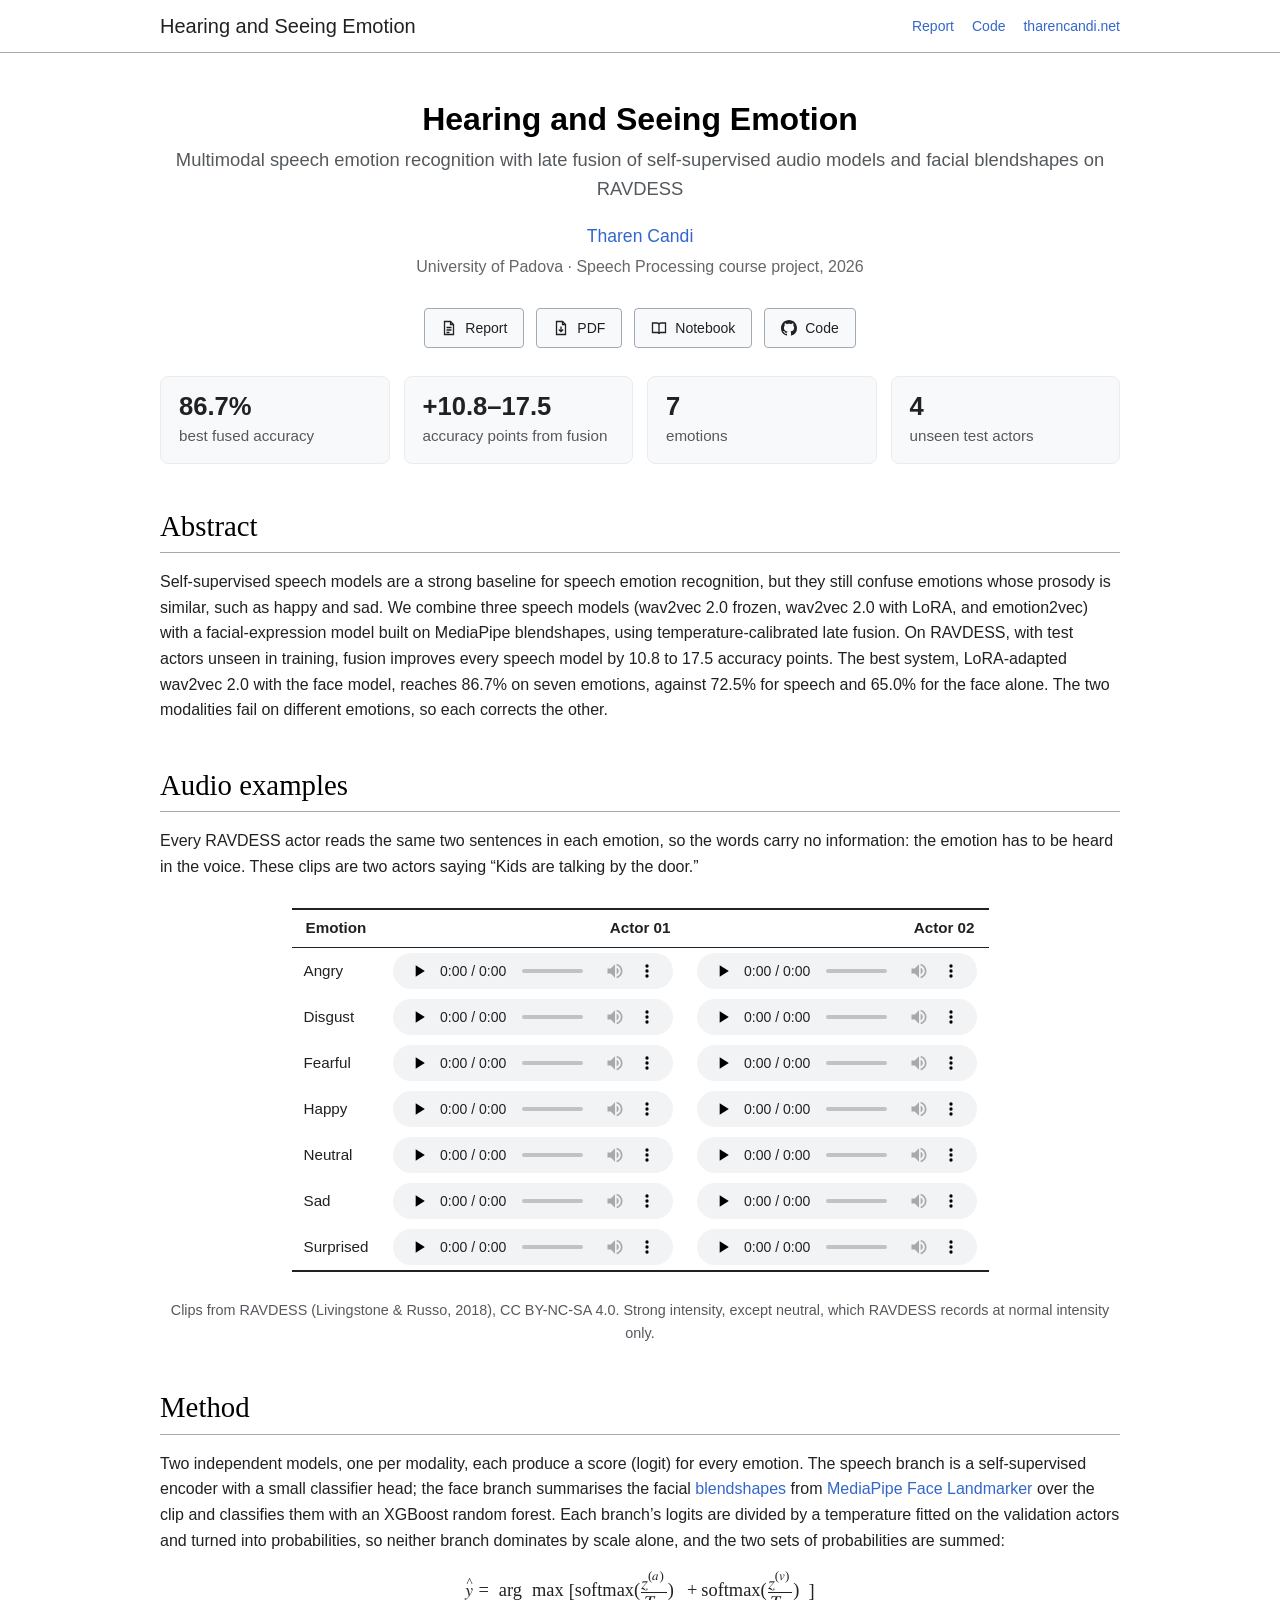
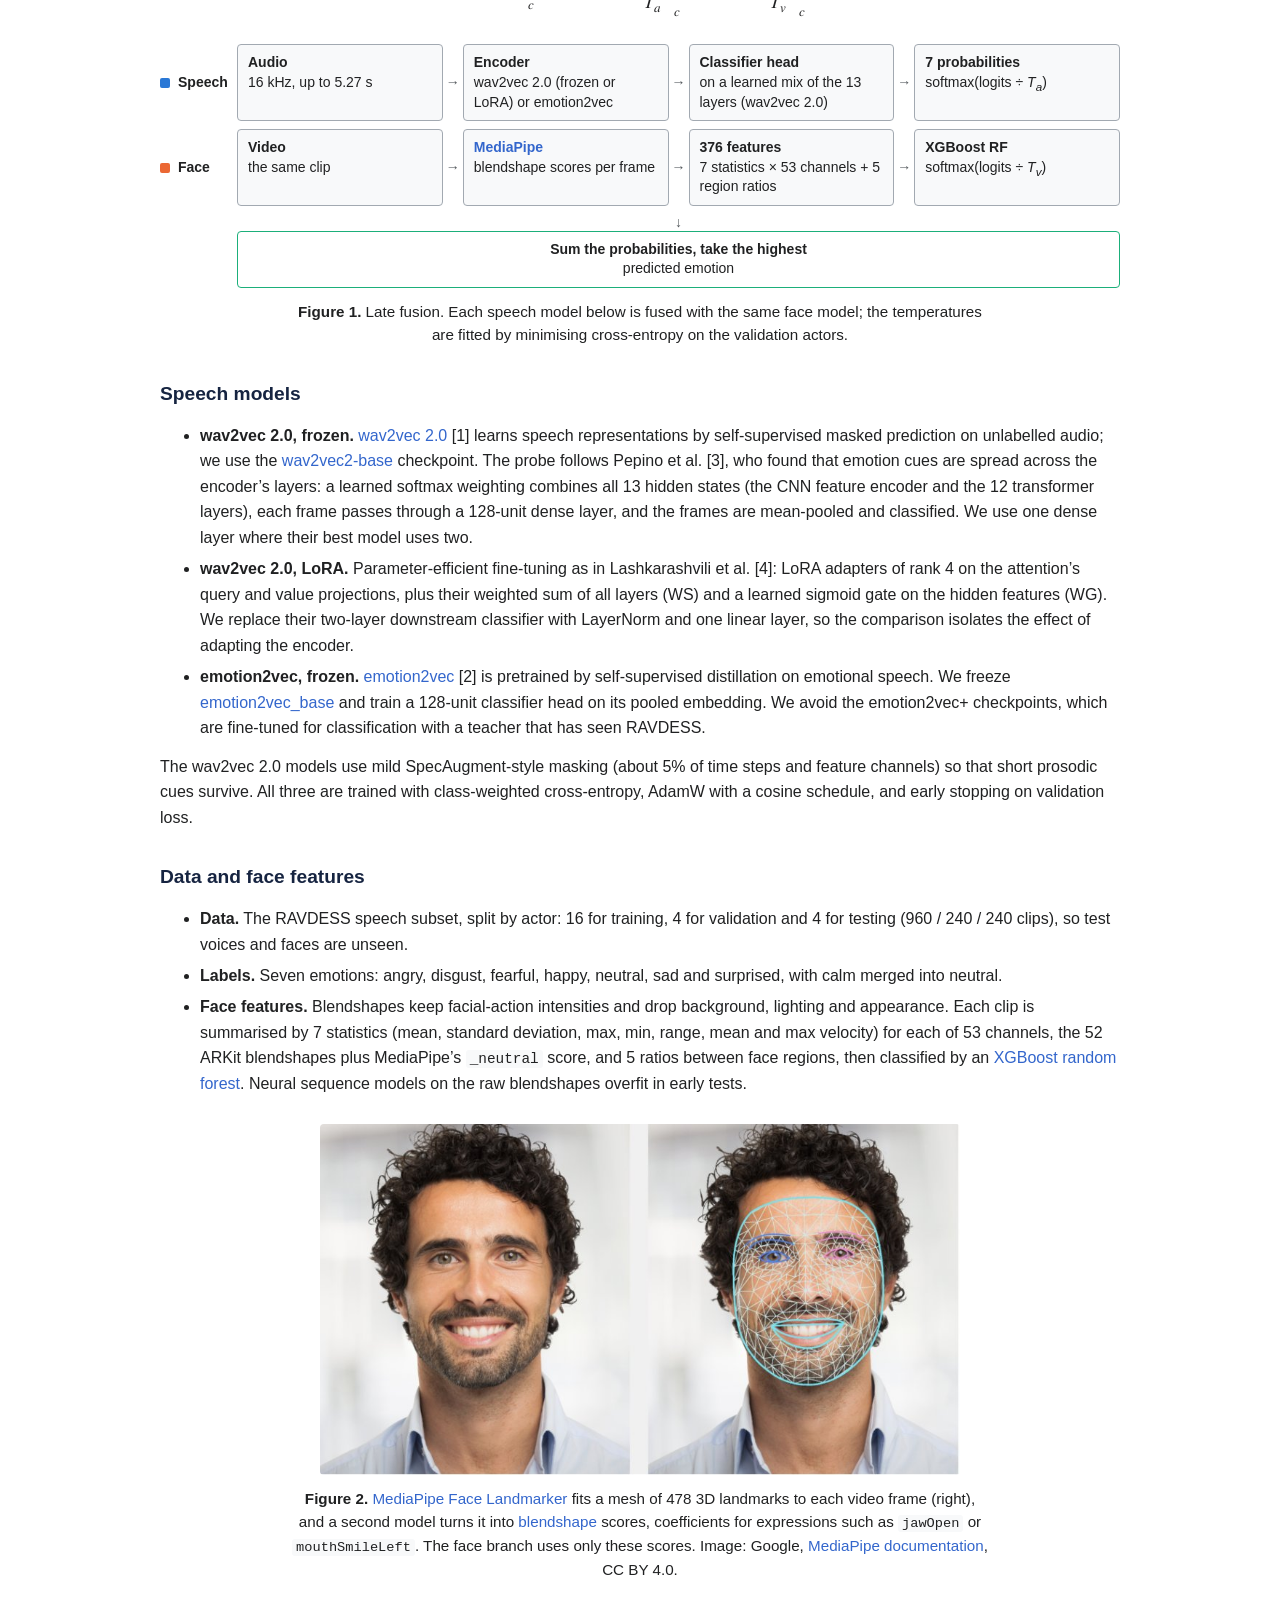
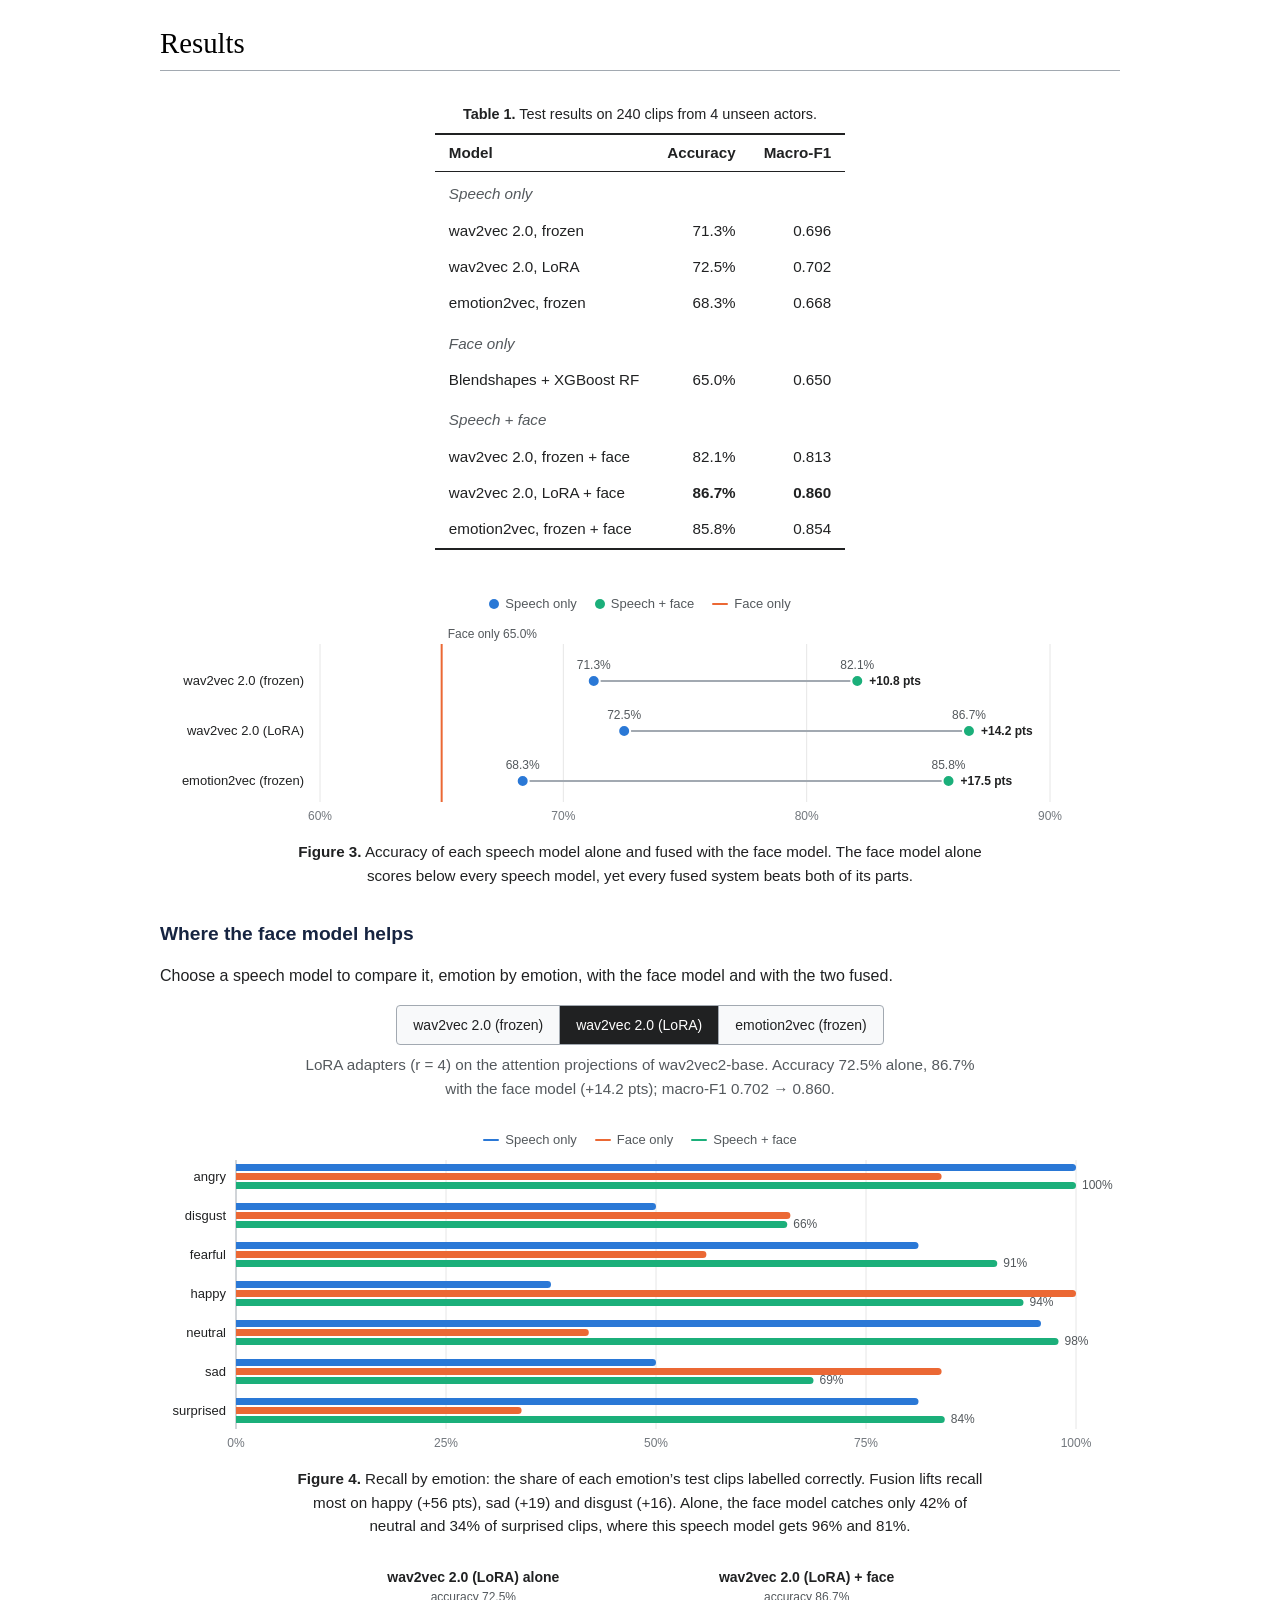
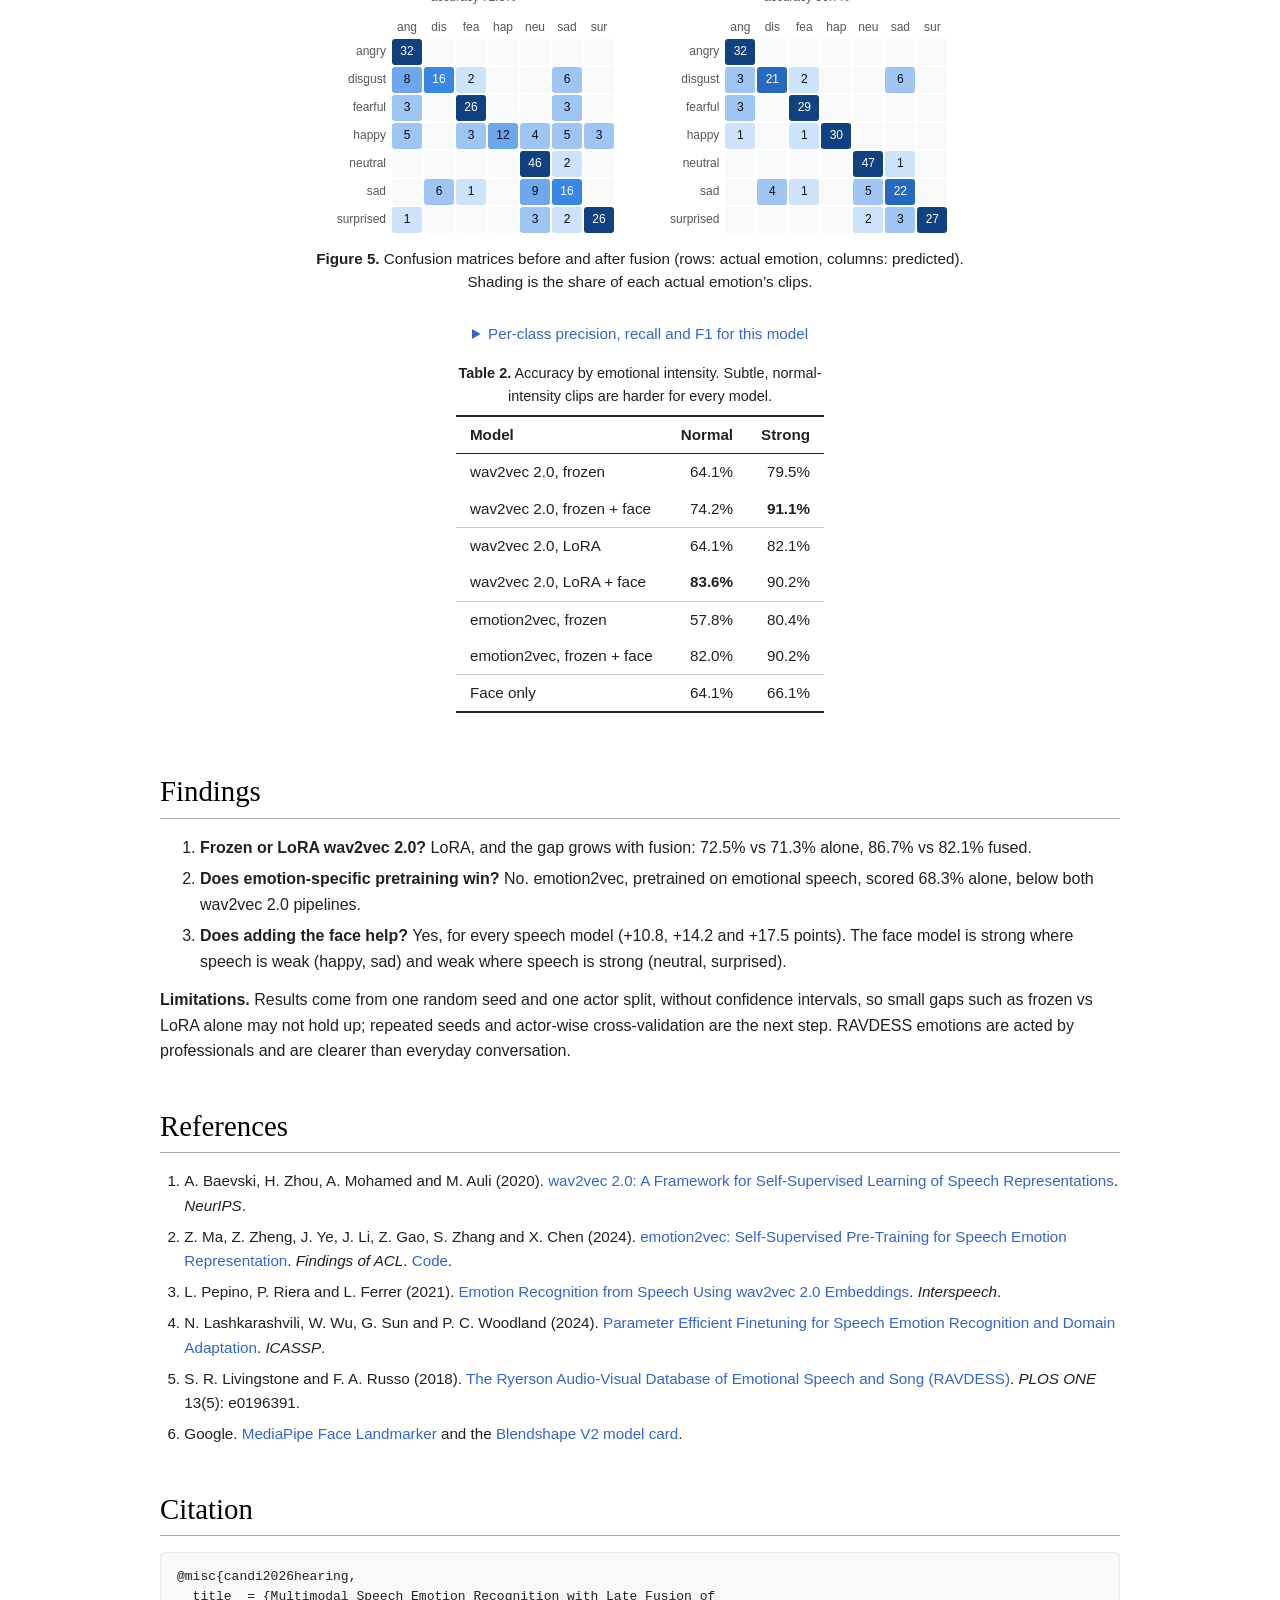
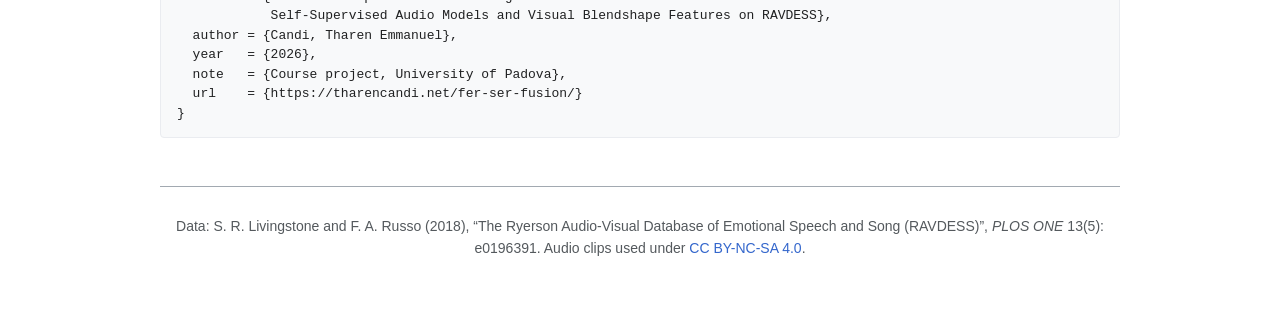
==== commit bc9d155e: "Correct the report against the notebook; clean dead code; cite methods Report (Markdown, page and PD" ====
--- a/index.html
+++ b/index.html
@@ -64,22 +64,22 @@
     <p class="note-text" style="text-align:center">Clips from RAVDESS (Livingstone &amp; Russo, 2018), CC BY-NC-SA 4.0. Strong intensity, except neutral, which RAVDESS records at normal intensity only.</p>
 
     <h2>Method</h2>
-    <p>Two independent models, one per modality, each produce a score (logit) for every emotion. The speech branch is a self-supervised encoder with a small classifier head; the face branch summarises the 52 facial <a href="https://storage.googleapis.com/mediapipe-assets/Model%20Card%20Blendshape%20V2.pdf">blendshapes</a> from <a href="https://developers.google.com/edge/mediapipe/solutions/vision/face_landmarker">MediaPipe Face Landmarker</a> over the clip and classifies them with an XGBoost random forest. Each branch’s logits are divided by a temperature fitted on the validation actors, so neither dominates by scale alone, and the two are summed:</p>
+    <p>Two independent models, one per modality, each produce a score (logit) for every emotion. The speech branch is a self-supervised encoder with a small classifier head; the face branch summarises the facial <a href="https://storage.googleapis.com/mediapipe-assets/Model%20Card%20Blendshape%20V2.pdf">blendshapes</a> from <a href="https://developers.google.com/edge/mediapipe/solutions/vision/face_landmarker">MediaPipe Face Landmarker</a> over the clip and classifies them with an XGBoost random forest. Each branch’s logits are divided by a temperature fitted on the validation actors and turned into probabilities, so neither branch dominates by scale alone, and the two sets of probabilities are summed:</p>
     <div class="equation">
       <math display="block">
         <mrow>
           <mover><mi>y</mi><mo>^</mo></mover><mo>=</mo>
           <munder><mrow><mo>arg</mo><mo>&#8289;</mo><mo>max</mo></mrow><mi>c</mi></munder>
-          <mo>(</mo>
-          <mfrac><msubsup><mi>z</mi><mi>c</mi><mrow><mo>(</mo><mi>a</mi><mo>)</mo></mrow></msubsup><msub><mi>T</mi><mi>a</mi></msub></mfrac>
+          <mo>[</mo>
+          <mi>softmax</mi><msub><mrow><mo>(</mo><mfrac><msup><mi>z</mi><mrow><mo>(</mo><mi>a</mi><mo>)</mo></mrow></msup><msub><mi>T</mi><mi>a</mi></msub></mfrac><mo>)</mo></mrow><mi>c</mi></msub>
           <mo>+</mo>
-          <mfrac><msubsup><mi>z</mi><mi>c</mi><mrow><mo>(</mo><mi>v</mi><mo>)</mo></mrow></msubsup><msub><mi>T</mi><mi>v</mi></msub></mfrac>
-          <mo>)</mo>
+          <mi>softmax</mi><msub><mrow><mo>(</mo><mfrac><msup><mi>z</mi><mrow><mo>(</mo><mi>v</mi><mo>)</mo></mrow></msup><msub><mi>T</mi><mi>v</mi></msub></mfrac><mo>)</mo></mrow><mi>c</mi></msub>
+          <mo>]</mo>
         </mrow>
       </math>
     </div>
     <figure>
-      <div class="diagram" role="img" aria-label="Pipeline: a speech branch and a face branch each produce seven temperature-scaled scores, which are summed to pick the emotion">
+      <div class="diagram" role="img" aria-label="Pipeline: a speech branch and a face branch each produce seven temperature-scaled probabilities, which are summed to pick the emotion">
         <div class="lane">
           <div class="lane-name"><span class="swatch" style="background:var(--speech)"></span>Speech</div>
           <div class="box"><b>Audio</b>16 kHz, up to 5.27 s</div>
@@ -88,31 +88,40 @@
           <div class="arrow"></div>
           <div class="box"><b>Classifier head</b>on a learned mix of the 13 layers (wav2vec 2.0)</div>
           <div class="arrow"></div>
-          <div class="box"><b>7 logits</b>÷ <i>T<sub>a</sub></i></div>
+          <div class="box"><b>7 probabilities</b>softmax(logits ÷ <i>T<sub>a</sub></i>)</div>
         </div>
         <div class="lane">
           <div class="lane-name"><span class="swatch" style="background:var(--face)"></span>Face</div>
           <div class="box"><b>Video</b>the same clip</div>
           <div class="arrow"></div>
-          <div class="box"><b><a href="https://developers.google.com/edge/mediapipe/solutions/vision/face_landmarker">MediaPipe</a></b>52 blendshapes per frame</div>
-          <div class="arrow"></div>
-          <div class="box"><b>369 features</b>7 statistics per blendshape + 5 region ratios</div>
-          <div class="arrow"></div>
-          <div class="box"><b>XGBoost RF</b>7 logits ÷ <i>T<sub>v</sub></i></div>
+          <div class="box"><b><a href="https://developers.google.com/edge/mediapipe/solutions/vision/face_landmarker">MediaPipe</a></b>blendshape scores per frame</div>
+          <div class="arrow"></div>
+          <div class="box"><b>376 features</b>7 statistics × 53 channels + 5 region ratios</div>
+          <div class="arrow"></div>
+          <div class="box"><b>XGBoost RF</b>softmax(logits ÷ <i>T<sub>v</sub></i>)</div>
         </div>
         <div class="down" aria-hidden="true">↓</div>
-        <div class="merge"><div class="box"><b>Sum and argmax</b>predicted emotion</div></div>
-      </div>
-      <figcaption><b>Figure 1.</b> Late fusion. The speech encoder is either frozen or LoRA-adapted (rank 4 on the attention projections); emotion2vec uses its pooled embedding without layer weighting.</figcaption>
-    </figure>
+        <div class="merge"><div class="box"><b>Sum the probabilities, take the highest</b>predicted emotion</div></div>
+      </div>
+      <figcaption><b>Figure 1.</b> Late fusion. Each speech model below is fused with the same face model; the temperatures are fitted by minimising cross-entropy on the validation actors.</figcaption>
+    </figure>
+    <h3>Speech models</h3>
+    <ul>
+      <li><b>wav2vec 2.0, frozen.</b> <a href="https://arxiv.org/abs/2006.11477">wav2vec 2.0</a> [1] learns speech representations by self-supervised masked prediction on unlabelled audio; we use the <a href="https://huggingface.co/facebook/wav2vec2-base">wav2vec2-base</a> checkpoint. The probe follows Pepino et al. [3], who found that emotion cues are spread across the encoder’s layers: a learned softmax weighting combines all 13 hidden states (the CNN feature encoder and the 12 transformer layers), each frame passes through a 128-unit dense layer, and the frames are mean-pooled and classified. We use one dense layer where their best model uses two.</li>
+      <li><b>wav2vec 2.0, LoRA.</b> Parameter-efficient fine-tuning as in Lashkarashvili et al. [4]: LoRA adapters of rank 4 on the attention’s query and value projections, plus their weighted sum of all layers (WS) and a learned sigmoid gate on the hidden features (WG). We replace their two-layer downstream classifier with LayerNorm and one linear layer, so the comparison isolates the effect of adapting the encoder.</li>
+      <li><b>emotion2vec, frozen.</b> <a href="https://arxiv.org/abs/2312.15185">emotion2vec</a> [2] is pretrained by self-supervised distillation on emotional speech. We freeze <a href="https://huggingface.co/emotion2vec/emotion2vec_base">emotion2vec_base</a> and train a 128-unit classifier head on its pooled embedding. We avoid the emotion2vec+ checkpoints, which are fine-tuned for classification with a teacher that has seen RAVDESS.</li>
+    </ul>
+    <p>The wav2vec 2.0 models use mild SpecAugment-style masking (about 5% of time steps and feature channels) so that short prosodic cues survive. All three are trained with class-weighted cross-entropy, AdamW with a cosine schedule, and early stopping on validation loss.</p>
+
+    <h3>Data and face features</h3>
     <ul>
       <li><b>Data.</b> The RAVDESS speech subset, split by actor: 16 for training, 4 for validation and 4 for testing (960 / 240 / 240 clips), so test voices and faces are unseen.</li>
       <li><b>Labels.</b> Seven emotions: angry, disgust, fearful, happy, neutral, sad and surprised, with calm merged into neutral.</li>
-      <li><b>Face features.</b> Blendshapes keep facial-action intensities and drop background, lighting and appearance. Neural sequence models on them overfit in early tests, so each clip is summarised for a tree ensemble instead.</li>
+      <li><b>Face features.</b> Blendshapes keep facial-action intensities and drop background, lighting and appearance. Each clip is summarised by 7 statistics (mean, standard deviation, max, min, range, mean and max velocity) for each of 53 channels, the 52 ARKit blendshapes plus MediaPipe’s <code>_neutral</code> score, and 5 ratios between face regions, then classified by an <a href="https://xgboost.readthedocs.io/en/stable/tutorials/rf.html">XGBoost random forest</a>. Neural sequence models on the raw blendshapes overfit in early tests.</li>
     </ul>
     <figure>
       <img class="figure-img" src="assets/img/face_landmarker.jpg" width="880" height="482" alt="A face photo, and the same face with MediaPipe's fitted face mesh drawn over it">
-      <figcaption><b>Figure 2.</b> <a href="https://developers.google.com/edge/mediapipe/solutions/vision/face_landmarker">MediaPipe Face Landmarker</a> fits a mesh of 478 3D landmarks to each video frame (right), and a second model turns it into 52 <a href="https://storage.googleapis.com/mediapipe-assets/Model%20Card%20Blendshape%20V2.pdf">blendshape</a> scores, coefficients for expressions such as <code>jawOpen</code> or <code>mouthSmileLeft</code>. The face branch uses only these scores. Image: Google, <a href="https://developers.google.com/edge/mediapipe/solutions/vision/face_landmarker">MediaPipe documentation</a>, CC BY 4.0.</figcaption>
+      <figcaption><b>Figure 2.</b> <a href="https://developers.google.com/edge/mediapipe/solutions/vision/face_landmarker">MediaPipe Face Landmarker</a> fits a mesh of 478 3D landmarks to each video frame (right), and a second model turns it into <a href="https://storage.googleapis.com/mediapipe-assets/Model%20Card%20Blendshape%20V2.pdf">blendshape</a> scores, coefficients for expressions such as <code>jawOpen</code> or <code>mouthSmileLeft</code>. The face branch uses only these scores. Image: Google, <a href="https://developers.google.com/edge/mediapipe/solutions/vision/face_landmarker">MediaPipe documentation</a>, CC BY 4.0.</figcaption>
     </figure>
 
     <h2>Results</h2>
@@ -197,6 +206,16 @@
     </ol>
     <p><b>Limitations.</b> Results come from one random seed and one actor split, without confidence intervals, so small gaps such as frozen vs LoRA alone may not hold up; repeated seeds and actor-wise cross-validation are the next step. RAVDESS emotions are acted by professionals and are clearer than everyday conversation.</p>
 
+    <h2>References</h2>
+    <ol class="refs">
+      <li>A. Baevski, H. Zhou, A. Mohamed and M. Auli (2020). <a href="https://arxiv.org/abs/2006.11477">wav2vec 2.0: A Framework for Self-Supervised Learning of Speech Representations</a>. <i>NeurIPS</i>.</li>
+      <li>Z. Ma, Z. Zheng, J. Ye, J. Li, Z. Gao, S. Zhang and X. Chen (2024). <a href="https://arxiv.org/abs/2312.15185">emotion2vec: Self-Supervised Pre-Training for Speech Emotion Representation</a>. <i>Findings of ACL</i>. <a href="https://github.com/ddlBoJack/emotion2vec">Code</a>.</li>
+      <li>L. Pepino, P. Riera and L. Ferrer (2021). <a href="https://arxiv.org/abs/2104.03502">Emotion Recognition from Speech Using wav2vec 2.0 Embeddings</a>. <i>Interspeech</i>.</li>
+      <li>N. Lashkarashvili, W. Wu, G. Sun and P. C. Woodland (2024). <a href="https://arxiv.org/abs/2402.11747">Parameter Efficient Finetuning for Speech Emotion Recognition and Domain Adaptation</a>. <i>ICASSP</i>.</li>
+      <li>S. R. Livingstone and F. A. Russo (2018). <a href="https://doi.org/10.1371/journal.pone.0196391">The Ryerson Audio-Visual Database of Emotional Speech and Song (RAVDESS)</a>. <i>PLOS ONE</i> 13(5): e0196391.</li>
+      <li>Google. <a href="https://developers.google.com/edge/mediapipe/solutions/vision/face_landmarker">MediaPipe Face Landmarker</a> and the <a href="https://storage.googleapis.com/mediapipe-assets/Model%20Card%20Blendshape%20V2.pdf">Blendshape V2 model card</a>.</li>
+    </ol>
+
     <h2>Citation</h2>
 <pre class="bibtex">@misc{candi2026hearing,
   title  = {Multimodal Speech Emotion Recognition with Late Fusion of
--- a/assets/style.css
+++ b/assets/style.css
@@ -175,6 +175,9 @@
 details .table-wrap { text-align: left; }
 table.scores { font-size: 0.85em; }
 
+ol.refs { padding-left: 1.6em; font-size: 0.95em; }
+ol.refs li { margin: 0.45em 0; }
+
 pre.bibtex {
   font: 13px/1.5 ui-monospace, SFMono-Regular, Menlo, Consolas, monospace;
   background: var(--wash); border: 1px solid var(--wash-2); border-radius: 4px; padding: 14px 16px; overflow-x: auto;
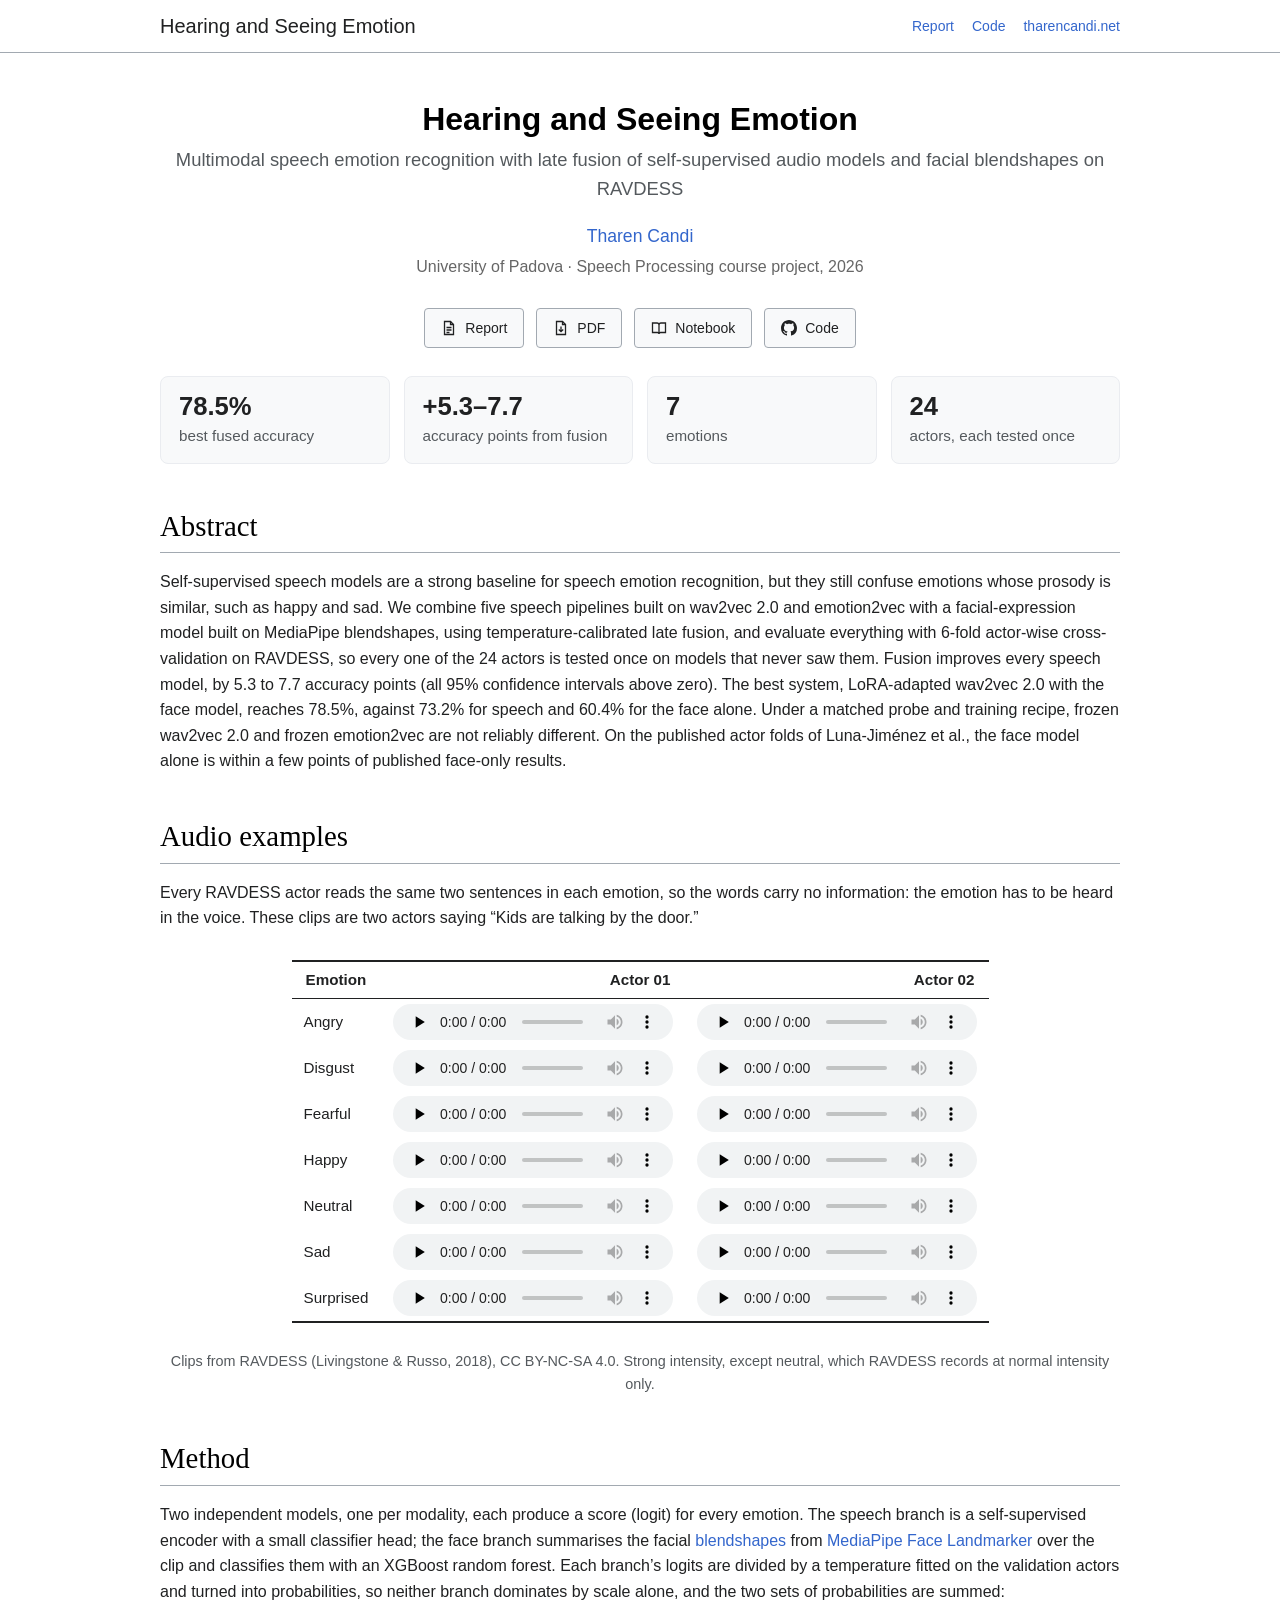
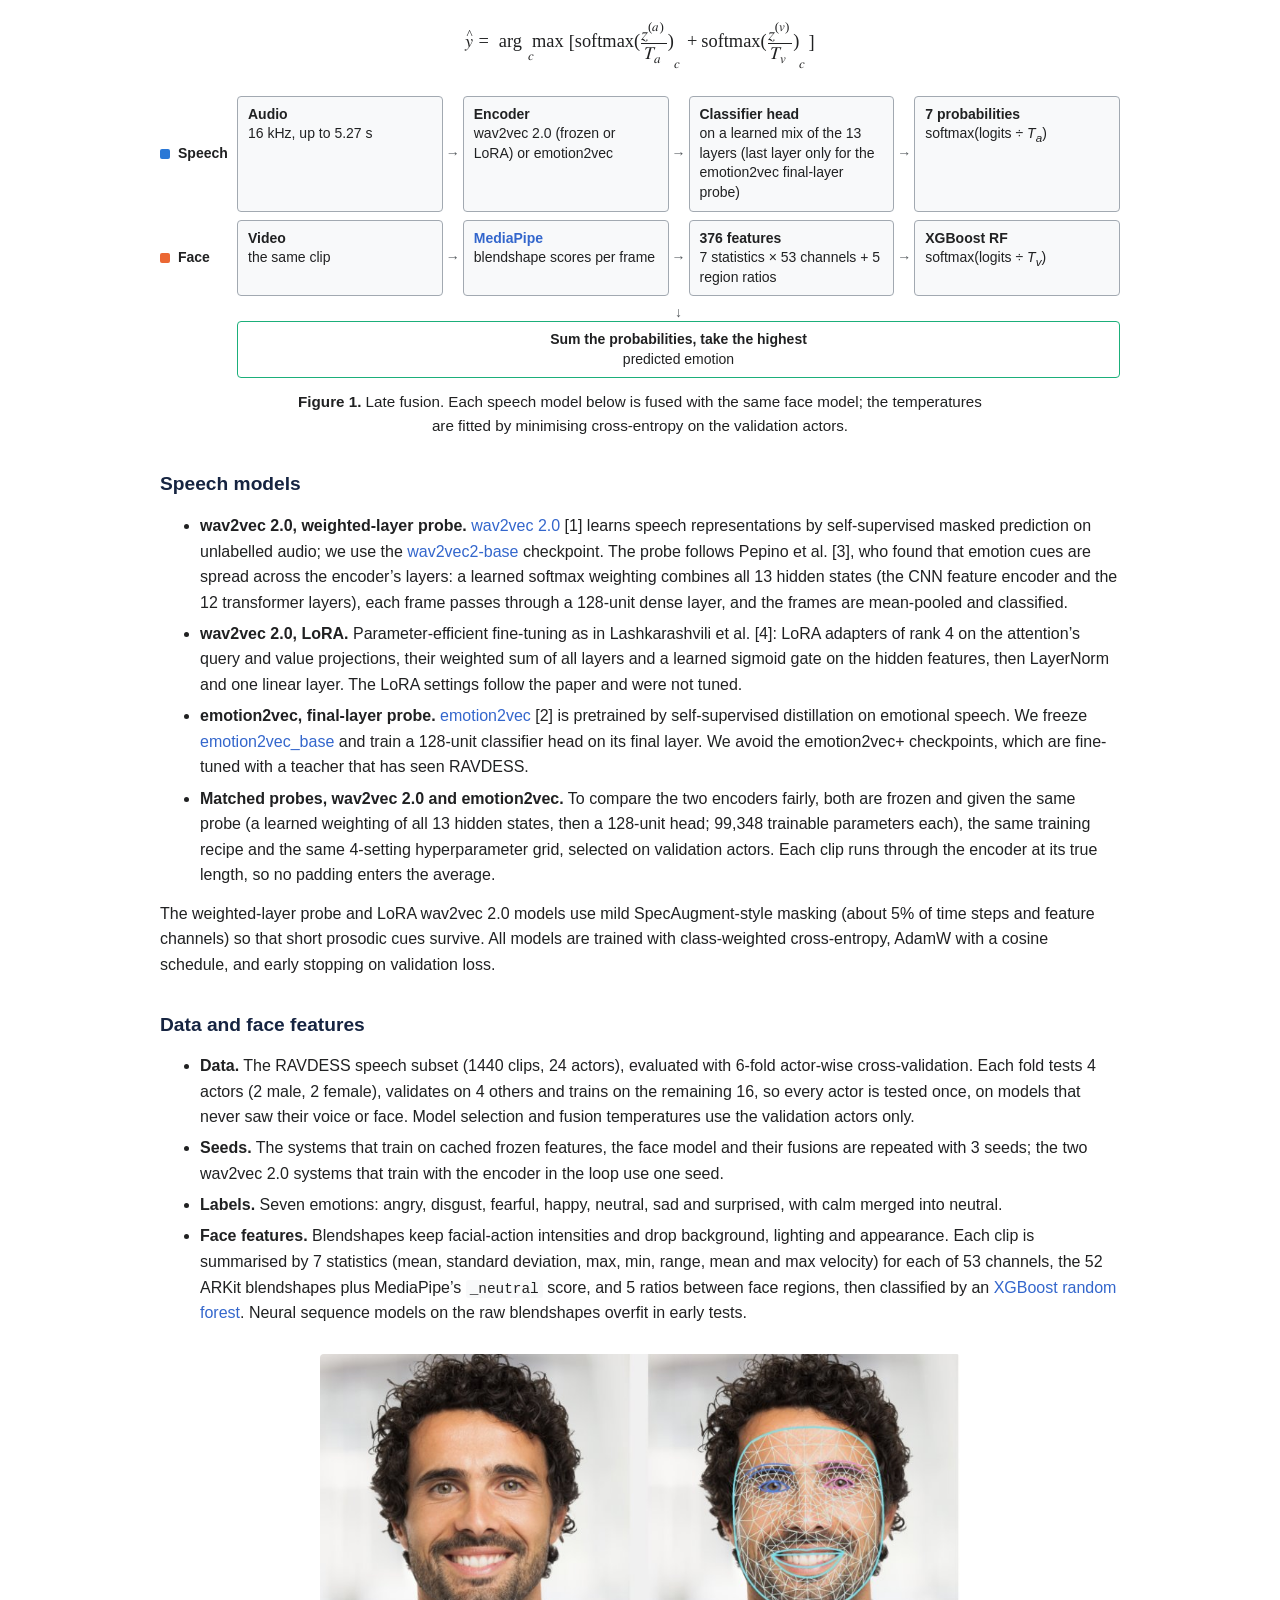
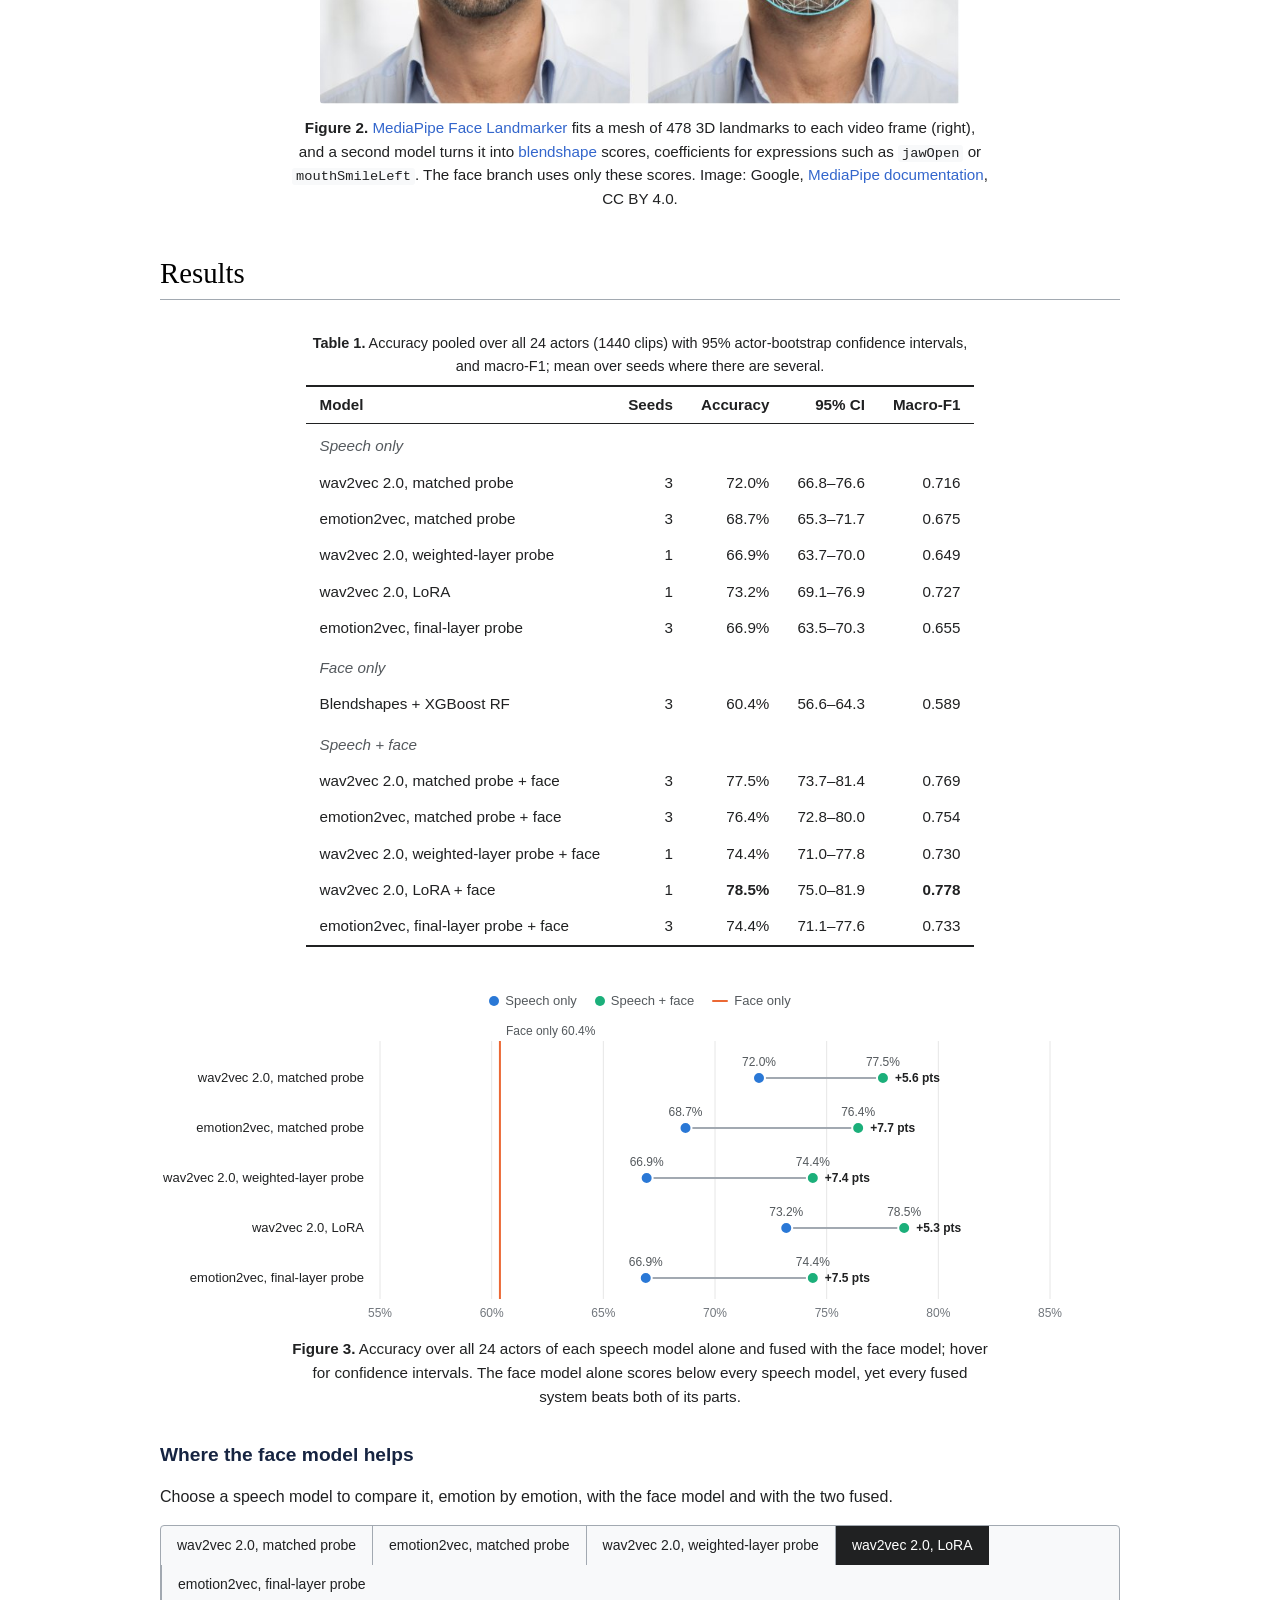
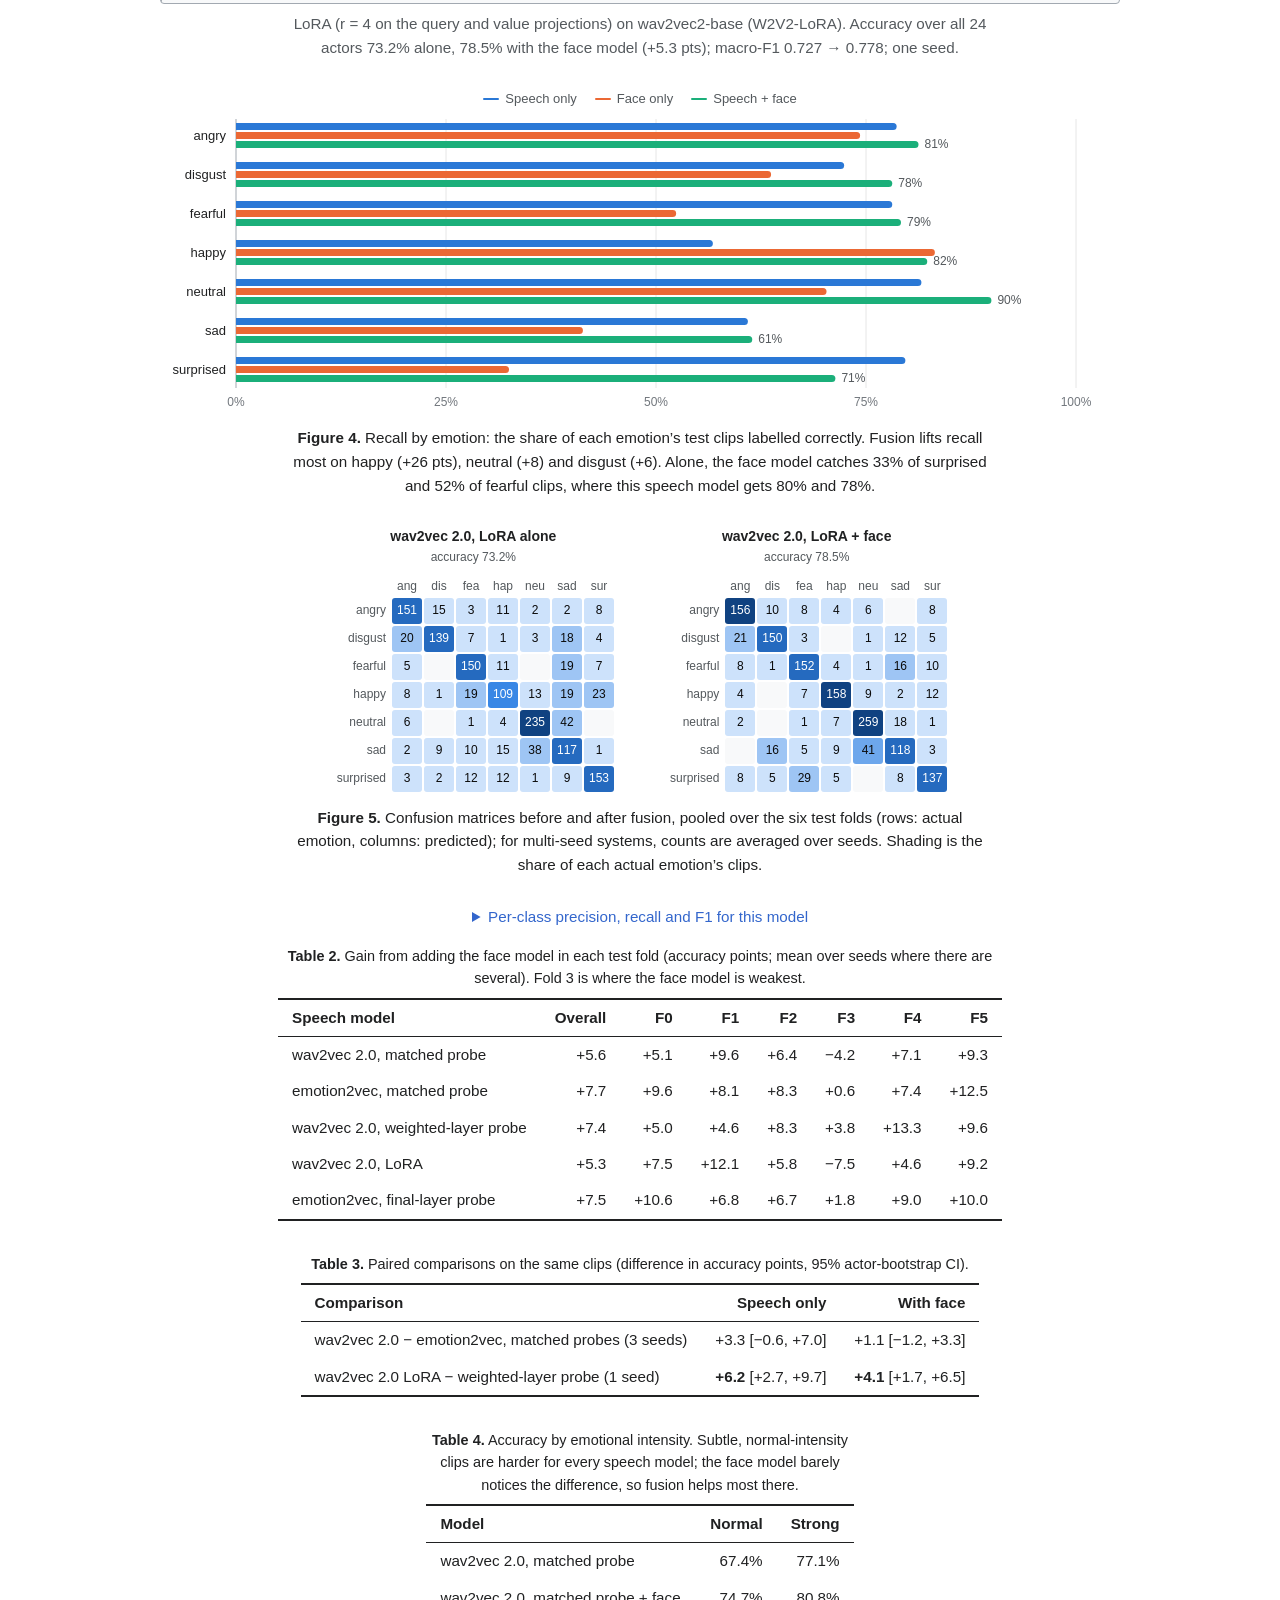
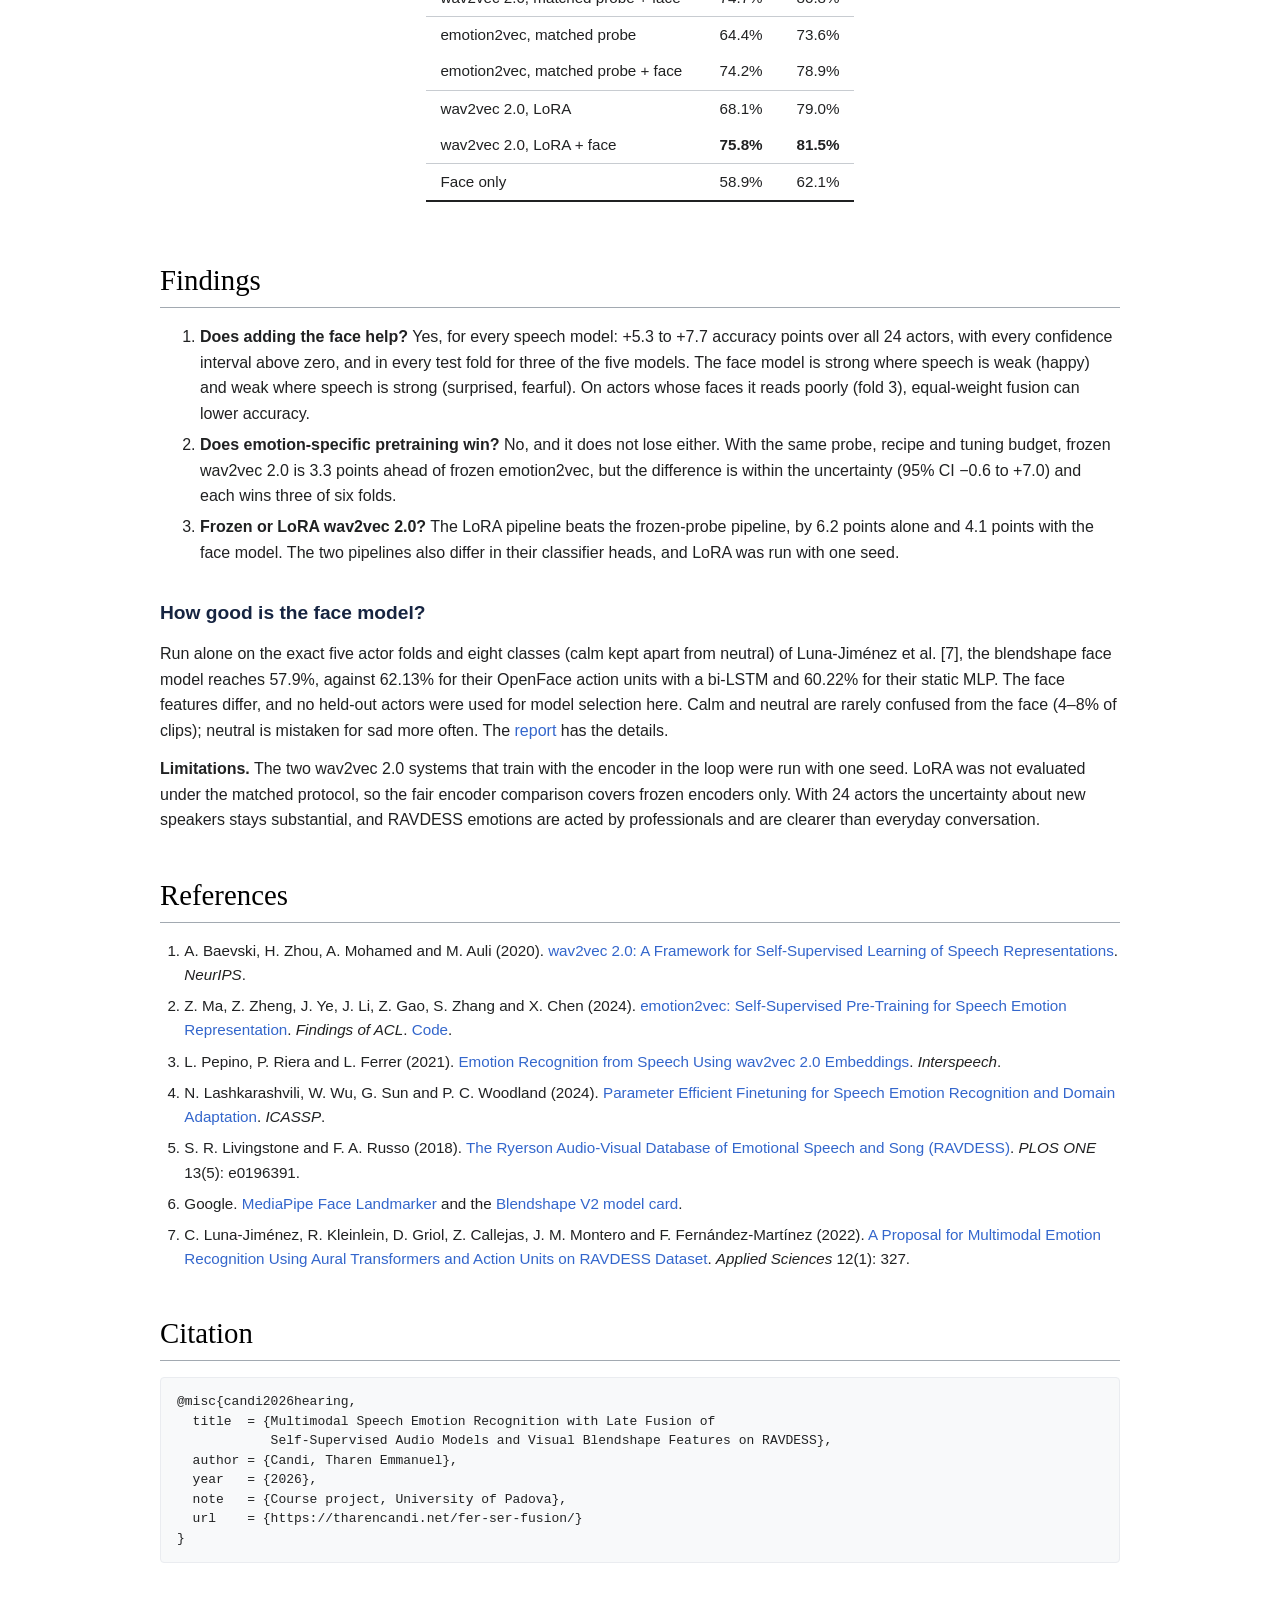
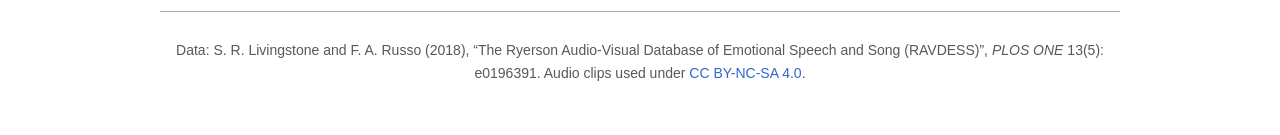
==== commit fa56d720: "Initial commit - project showcase" ====
--- a/index.html
+++ b/index.html
@@ -4,11 +4,11 @@
   <meta charset="utf-8">
   <meta name="viewport" content="width=device-width, initial-scale=1">
   <title>Hearing and Seeing Emotion · Tharen Candi</title>
-  <meta name="description" content="Multimodal speech emotion recognition on RAVDESS: late fusion of self-supervised speech models (wav2vec 2.0, emotion2vec) with a facial-blendshape XGBoost model reaches 86.7% accuracy on unseen actors.">
+  <meta name="description" content="Multimodal speech emotion recognition on RAVDESS: late fusion of self-supervised speech models (wav2vec 2.0, emotion2vec) with a facial-blendshape XGBoost model, evaluated with 6-fold actor-wise cross-validation: 78.5% accuracy over all 24 actors.">
   <meta name="author" content="Tharen Candi">
   <meta property="og:type" content="website">
   <meta property="og:title" content="Hearing and Seeing Emotion">
-  <meta property="og:description" content="Fusing speech and facial-expression models to recognise seven emotions on RAVDESS: 86.7% accuracy on unseen actors.">
+  <meta property="og:description" content="Fusing speech and facial-expression models to recognise seven emotions on RAVDESS: 78.5% accuracy over 24 unseen actors (6-fold actor-wise cross-validation).">
   <meta property="og:url" content="https://tharencandi.net/fer-ser-fusion/">
   <link rel="icon" href="https://tharencandi.net/favicon.ico">
   <link rel="stylesheet" href="assets/style.css">
@@ -31,19 +31,19 @@
   <div class="buttons">
     <a class="button" href="report/"><svg viewBox="0 0 16 16" aria-hidden="true" fill="none" stroke="currentColor" stroke-width="1.3"><path d="M3.5 1.5h6l3 3v10h-9z"/><path d="M9.5 1.5v3h3M5.5 7.5h5M5.5 10h5M5.5 12.5h3"/></svg>Report</a>
     <a class="button" href="report/report.pdf"><svg viewBox="0 0 16 16" aria-hidden="true" fill="none" stroke="currentColor" stroke-width="1.3"><path d="M3.5 1.5h6l3 3v10h-9z"/><path d="M9.5 1.5v3h3M8 6.5v5M5.8 9.5 8 11.7l2.2-2.2"/></svg>PDF</a>
-    <a class="button" href="https://github.com/tharencandi/fer-ser-fusion/blob/main/notebook/ser_fer_fusion_ravdess.ipynb"><svg viewBox="0 0 16 16" aria-hidden="true" fill="none" stroke="currentColor" stroke-width="1.3"><path d="M1.5 3h4.5A2 2 0 0 1 8 5v9a1.5 1.5 0 0 0-1.5-1.5h-5zM14.5 3H10a2 2 0 0 0-2 2v9a1.5 1.5 0 0 1 1.5-1.5h5z"/></svg>Notebook</a>
+    <a class="button" href="https://github.com/tharencandi/fer-ser-fusion/blob/main/notebook/ser_fer_fusion_ravdess_cv.ipynb"><svg viewBox="0 0 16 16" aria-hidden="true" fill="none" stroke="currentColor" stroke-width="1.3"><path d="M1.5 3h4.5A2 2 0 0 1 8 5v9a1.5 1.5 0 0 0-1.5-1.5h-5zM14.5 3H10a2 2 0 0 0-2 2v9a1.5 1.5 0 0 1 1.5-1.5h5z"/></svg>Notebook</a>
     <a class="button" href="https://github.com/tharencandi/fer-ser-fusion"><svg viewBox="0 0 16 16" aria-hidden="true" fill="currentColor"><path d="M8 0c4.42 0 8 3.58 8 8a8.013 8.013 0 0 1-5.45 7.59c-.4.08-.55-.17-.55-.38 0-.27.01-1.13.01-2.2 0-.75-.25-1.23-.54-1.48 1.78-.2 3.65-.88 3.65-3.95 0-.88-.31-1.59-.82-2.15.08-.2.36-1.02-.08-2.12 0 0-.67-.22-2.2.82-.64-.18-1.32-.27-2-.27-.68 0-1.36.09-2 .27-1.53-1.03-2.2-.82-2.2-.82-.44 1.1-.16 1.92-.08 2.12-.51.56-.82 1.28-.82 2.15 0 3.06 1.86 3.75 3.64 3.95-.23.2-.44.55-.51 1.07-.46.21-1.61.55-2.33-.66-.15-.24-.6-.83-1.23-.82-.67.01-.27.38.01.53.34.19.73.9.82 1.13.16.45.68 1.31 2.69.94 0 .67.01 1.3.01 1.49 0 .21-.15.45-.55.38A7.995 7.995 0 0 1 0 8c0-4.42 3.58-8 8-8Z"/></svg>Code</a>
   </div>
   <div class="stats">
-    <div class="stat"><b>86.7%</b><span>best fused accuracy</span></div>
-    <div class="stat"><b>+10.8–17.5</b><span>accuracy points from fusion</span></div>
+    <div class="stat"><b>78.5%</b><span>best fused accuracy</span></div>
+    <div class="stat"><b>+5.3–7.7</b><span>accuracy points from fusion</span></div>
     <div class="stat"><b>7</b><span>emotions</span></div>
-    <div class="stat"><b>4</b><span>unseen test actors</span></div>
+    <div class="stat"><b>24</b><span>actors, each tested once</span></div>
   </div>
 
   <main>
     <h2>Abstract</h2>
-    <p>Self-supervised speech models are a strong baseline for speech emotion recognition, but they still confuse emotions whose prosody is similar, such as happy and sad. We combine three speech models (wav2vec 2.0 frozen, wav2vec 2.0 with LoRA, and emotion2vec) with a facial-expression model built on MediaPipe blendshapes, using temperature-calibrated late fusion. On RAVDESS, with test actors unseen in training, fusion improves every speech model by 10.8 to 17.5 accuracy points. The best system, LoRA-adapted wav2vec 2.0 with the face model, reaches 86.7% on seven emotions, against 72.5% for speech and 65.0% for the face alone. The two modalities fail on different emotions, so each corrects the other.</p>
+    <p>Self-supervised speech models are a strong baseline for speech emotion recognition, but they still confuse emotions whose prosody is similar, such as happy and sad. We combine five speech pipelines built on wav2vec 2.0 and emotion2vec with a facial-expression model built on MediaPipe blendshapes, using temperature-calibrated late fusion, and evaluate everything with 6-fold actor-wise cross-validation on RAVDESS, so every one of the 24 actors is tested once on models that never saw them. Fusion improves every speech model, by 5.3 to 7.7 accuracy points (all 95% confidence intervals above zero). The best system, LoRA-adapted wav2vec 2.0 with the face model, reaches 78.5%, against 73.2% for speech and 60.4% for the face alone. Under a matched probe and training recipe, frozen wav2vec 2.0 and frozen emotion2vec are not reliably different. On the published actor folds of Luna-Jiménez et al., the face model alone is within a few points of published face-only results.</p>
 
     <h2>Audio examples</h2>
     <p>Every RAVDESS actor reads the same two sentences in each emotion, so the words carry no information: the emotion has to be heard in the voice. These clips are two actors saying “Kids are talking by the door.”</p>
@@ -86,7 +86,7 @@
           <div class="arrow"></div>
           <div class="box"><b>Encoder</b>wav2vec 2.0 (frozen or LoRA) or emotion2vec</div>
           <div class="arrow"></div>
-          <div class="box"><b>Classifier head</b>on a learned mix of the 13 layers (wav2vec 2.0)</div>
+          <div class="box"><b>Classifier head</b>on a learned mix of the 13 layers (last layer only for the emotion2vec final-layer probe)</div>
           <div class="arrow"></div>
           <div class="box"><b>7 probabilities</b>softmax(logits ÷ <i>T<sub>a</sub></i>)</div>
         </div>
@@ -107,15 +107,17 @@
     </figure>
     <h3>Speech models</h3>
     <ul>
-      <li><b>wav2vec 2.0, frozen.</b> <a href="https://arxiv.org/abs/2006.11477">wav2vec 2.0</a> [1] learns speech representations by self-supervised masked prediction on unlabelled audio; we use the <a href="https://huggingface.co/facebook/wav2vec2-base">wav2vec2-base</a> checkpoint. The probe follows Pepino et al. [3], who found that emotion cues are spread across the encoder’s layers: a learned softmax weighting combines all 13 hidden states (the CNN feature encoder and the 12 transformer layers), each frame passes through a 128-unit dense layer, and the frames are mean-pooled and classified. We use one dense layer where their best model uses two.</li>
-      <li><b>wav2vec 2.0, LoRA.</b> Parameter-efficient fine-tuning as in Lashkarashvili et al. [4]: LoRA adapters of rank 4 on the attention’s query and value projections, plus their weighted sum of all layers (WS) and a learned sigmoid gate on the hidden features (WG). We replace their two-layer downstream classifier with LayerNorm and one linear layer, so the comparison isolates the effect of adapting the encoder.</li>
-      <li><b>emotion2vec, frozen.</b> <a href="https://arxiv.org/abs/2312.15185">emotion2vec</a> [2] is pretrained by self-supervised distillation on emotional speech. We freeze <a href="https://huggingface.co/emotion2vec/emotion2vec_base">emotion2vec_base</a> and train a 128-unit classifier head on its pooled embedding. We avoid the emotion2vec+ checkpoints, which are fine-tuned for classification with a teacher that has seen RAVDESS.</li>
+      <li><b>wav2vec 2.0, weighted-layer probe.</b> <a href="https://arxiv.org/abs/2006.11477">wav2vec 2.0</a> [1] learns speech representations by self-supervised masked prediction on unlabelled audio; we use the <a href="https://huggingface.co/facebook/wav2vec2-base">wav2vec2-base</a> checkpoint. The probe follows Pepino et al. [3], who found that emotion cues are spread across the encoder’s layers: a learned softmax weighting combines all 13 hidden states (the CNN feature encoder and the 12 transformer layers), each frame passes through a 128-unit dense layer, and the frames are mean-pooled and classified.</li>
+      <li><b>wav2vec 2.0, LoRA.</b> Parameter-efficient fine-tuning as in Lashkarashvili et al. [4]: LoRA adapters of rank 4 on the attention’s query and value projections, their weighted sum of all layers and a learned sigmoid gate on the hidden features, then LayerNorm and one linear layer. The LoRA settings follow the paper and were not tuned.</li>
+      <li><b>emotion2vec, final-layer probe.</b> <a href="https://arxiv.org/abs/2312.15185">emotion2vec</a> [2] is pretrained by self-supervised distillation on emotional speech. We freeze <a href="https://huggingface.co/emotion2vec/emotion2vec_base">emotion2vec_base</a> and train a 128-unit classifier head on its final layer. We avoid the emotion2vec+ checkpoints, which are fine-tuned with a teacher that has seen RAVDESS.</li>
+      <li><b>Matched probes, wav2vec 2.0 and emotion2vec.</b> To compare the two encoders fairly, both are frozen and given the same probe (a learned weighting of all 13 hidden states, then a 128-unit head; 99,348 trainable parameters each), the same training recipe and the same 4-setting hyperparameter grid, selected on validation actors. Each clip runs through the encoder at its true length, so no padding enters the average.</li>
     </ul>
-    <p>The wav2vec 2.0 models use mild SpecAugment-style masking (about 5% of time steps and feature channels) so that short prosodic cues survive. All three are trained with class-weighted cross-entropy, AdamW with a cosine schedule, and early stopping on validation loss.</p>
+    <p>The weighted-layer probe and LoRA wav2vec 2.0 models use mild SpecAugment-style masking (about 5% of time steps and feature channels) so that short prosodic cues survive. All models are trained with class-weighted cross-entropy, AdamW with a cosine schedule, and early stopping on validation loss.</p>
 
     <h3>Data and face features</h3>
     <ul>
-      <li><b>Data.</b> The RAVDESS speech subset, split by actor: 16 for training, 4 for validation and 4 for testing (960 / 240 / 240 clips), so test voices and faces are unseen.</li>
+      <li><b>Data.</b> The RAVDESS speech subset (1440 clips, 24 actors), evaluated with 6-fold actor-wise cross-validation. Each fold tests 4 actors (2 male, 2 female), validates on 4 others and trains on the remaining 16, so every actor is tested once, on models that never saw their voice or face. Model selection and fusion temperatures use the validation actors only.</li>
+      <li><b>Seeds.</b> The systems that train on cached frozen features, the face model and their fusions are repeated with 3 seeds; the two wav2vec 2.0 systems that train with the encoder in the loop use one seed.</li>
       <li><b>Labels.</b> Seven emotions: angry, disgust, fearful, happy, neutral, sad and surprised, with calm merged into neutral.</li>
       <li><b>Face features.</b> Blendshapes keep facial-action intensities and drop background, lighting and appearance. Each clip is summarised by 7 statistics (mean, standard deviation, max, min, range, mean and max velocity) for each of 53 channels, the 52 ARKit blendshapes plus MediaPipe’s <code>_neutral</code> score, and 5 ratios between face regions, then classified by an <a href="https://xgboost.readthedocs.io/en/stable/tutorials/rf.html">XGBoost random forest</a>. Neural sequence models on the raw blendshapes overfit in early tests.</li>
     </ul>
@@ -127,19 +129,23 @@
     <h2>Results</h2>
     <div class="table-wrap">
       <table class="booktabs">
-        <caption><b>Table 1.</b> Test results on 240 clips from 4 unseen actors.</caption>
-        <thead><tr><th>Model</th><th>Accuracy</th><th>Macro&#8209;F1</th></tr></thead>
-        <tbody>
-          <tr class="group"><td colspan="3">Speech only</td></tr>
-          <tr><td>wav2vec 2.0, frozen</td><td>71.3%</td><td>0.696</td></tr>
-          <tr><td>wav2vec 2.0, LoRA</td><td>72.5%</td><td>0.702</td></tr>
-          <tr><td>emotion2vec, frozen</td><td>68.3%</td><td>0.668</td></tr>
-          <tr class="group"><td colspan="3">Face only</td></tr>
-          <tr><td>Blendshapes + XGBoost RF</td><td>65.0%</td><td>0.650</td></tr>
-          <tr class="group"><td colspan="3">Speech + face</td></tr>
-          <tr><td>wav2vec 2.0, frozen + face</td><td>82.1%</td><td>0.813</td></tr>
-          <tr><td>wav2vec 2.0, LoRA + face</td><td><b>86.7%</b></td><td><b>0.860</b></td></tr>
-          <tr><td>emotion2vec, frozen + face</td><td>85.8%</td><td>0.854</td></tr>
+        <caption><b>Table 1.</b> Accuracy pooled over all 24 actors (1440 clips) with 95% actor-bootstrap confidence intervals, and macro-F1; mean over seeds where there are several.</caption>
+        <thead><tr><th>Model</th><th>Seeds</th><th>Accuracy</th><th>95% CI</th><th>Macro&#8209;F1</th></tr></thead>
+        <tbody>
+          <tr class="group"><td colspan="5">Speech only</td></tr>
+          <tr><td>wav2vec 2.0, matched probe</td><td>3</td><td>72.0%</td><td>66.8–76.6</td><td>0.716</td></tr>
+          <tr><td>emotion2vec, matched probe</td><td>3</td><td>68.7%</td><td>65.3–71.7</td><td>0.675</td></tr>
+          <tr><td>wav2vec 2.0, weighted-layer probe</td><td>1</td><td>66.9%</td><td>63.7–70.0</td><td>0.649</td></tr>
+          <tr><td>wav2vec 2.0, LoRA</td><td>1</td><td>73.2%</td><td>69.1–76.9</td><td>0.727</td></tr>
+          <tr><td>emotion2vec, final-layer probe</td><td>3</td><td>66.9%</td><td>63.5–70.3</td><td>0.655</td></tr>
+          <tr class="group"><td colspan="5">Face only</td></tr>
+          <tr><td>Blendshapes + XGBoost RF</td><td>3</td><td>60.4%</td><td>56.6–64.3</td><td>0.589</td></tr>
+          <tr class="group"><td colspan="5">Speech + face</td></tr>
+          <tr><td>wav2vec 2.0, matched probe + face</td><td>3</td><td>77.5%</td><td>73.7–81.4</td><td>0.769</td></tr>
+          <tr><td>emotion2vec, matched probe + face</td><td>3</td><td>76.4%</td><td>72.8–80.0</td><td>0.754</td></tr>
+          <tr><td>wav2vec 2.0, weighted-layer probe + face</td><td>1</td><td>74.4%</td><td>71.0–77.8</td><td>0.730</td></tr>
+          <tr><td>wav2vec 2.0, LoRA + face</td><td>1</td><td><b>78.5%</b></td><td>75.0–81.9</td><td><b>0.778</b></td></tr>
+          <tr><td>emotion2vec, final-layer probe + face</td><td>3</td><td>74.4%</td><td>71.1–77.6</td><td>0.733</td></tr>
         </tbody>
       </table>
     </div>
@@ -151,7 +157,7 @@
         <span class="item"><span class="swatch line" style="background:var(--face)"></span>Face only</span>
       </div>
       <div class="chart" id="fusion-chart"></div>
-      <figcaption><b>Figure 3.</b> Accuracy of each speech model alone and fused with the face model. The face model alone scores below every speech model, yet every fused system beats both of its parts.</figcaption>
+      <figcaption><b>Figure 3.</b> Accuracy over all 24 actors of each speech model alone and fused with the face model; hover for confidence intervals. The face model alone scores below every speech model, yet every fused system beats both of its parts.</figcaption>
     </figure>
 
     <h3>Where the face model helps</h3>
@@ -174,7 +180,7 @@
         <div class="matrix" id="cm-alone"></div>
         <div class="matrix" id="cm-fused"></div>
       </div>
-      <figcaption><b>Figure 5.</b> Confusion matrices before and after fusion (rows: actual emotion, columns: predicted). Shading is the share of each actual emotion’s clips.</figcaption>
+      <figcaption><b>Figure 5.</b> Confusion matrices before and after fusion, pooled over the six test folds (rows: actual emotion, columns: predicted); for multi-seed systems, counts are averaged over seeds. Shading is the share of each actual emotion’s clips.</figcaption>
     </figure>
 
     <details>
@@ -184,27 +190,55 @@
 
     <div class="table-wrap">
       <table class="booktabs">
-        <caption><b>Table 2.</b> Accuracy by emotional intensity. Subtle, normal-intensity clips are harder for every model.</caption>
+        <caption><b>Table 2.</b> Gain from adding the face model in each test fold (accuracy points; mean over seeds where there are several). Fold 3 is where the face model is weakest.</caption>
+        <thead><tr><th>Speech model</th><th>Overall</th><th>F0</th><th>F1</th><th>F2</th><th>F3</th><th>F4</th><th>F5</th></tr></thead>
+        <tbody>
+          <tr><td>wav2vec 2.0, matched probe</td><td>+5.6</td><td>+5.1</td><td>+9.6</td><td>+6.4</td><td>−4.2</td><td>+7.1</td><td>+9.3</td></tr>
+          <tr><td>emotion2vec, matched probe</td><td>+7.7</td><td>+9.6</td><td>+8.1</td><td>+8.3</td><td>+0.6</td><td>+7.4</td><td>+12.5</td></tr>
+          <tr><td>wav2vec 2.0, weighted-layer probe</td><td>+7.4</td><td>+5.0</td><td>+4.6</td><td>+8.3</td><td>+3.8</td><td>+13.3</td><td>+9.6</td></tr>
+          <tr><td>wav2vec 2.0, LoRA</td><td>+5.3</td><td>+7.5</td><td>+12.1</td><td>+5.8</td><td>−7.5</td><td>+4.6</td><td>+9.2</td></tr>
+          <tr><td>emotion2vec, final-layer probe</td><td>+7.5</td><td>+10.6</td><td>+6.8</td><td>+6.7</td><td>+1.8</td><td>+9.0</td><td>+10.0</td></tr>
+        </tbody>
+      </table>
+    </div>
+
+    <div class="table-wrap">
+      <table class="booktabs">
+        <caption><b>Table 3.</b> Paired comparisons on the same clips (difference in accuracy points, 95% actor-bootstrap CI).</caption>
+        <thead><tr><th>Comparison</th><th>Speech only</th><th>With face</th></tr></thead>
+        <tbody>
+          <tr><td>wav2vec 2.0 − emotion2vec, matched probes (3 seeds)</td><td>+3.3 [−0.6, +7.0]</td><td>+1.1 [−1.2, +3.3]</td></tr>
+          <tr><td>wav2vec 2.0 LoRA − weighted-layer probe (1 seed)</td><td><b>+6.2</b> [+2.7, +9.7]</td><td><b>+4.1</b> [+1.7, +6.5]</td></tr>
+        </tbody>
+      </table>
+    </div>
+
+    <div class="table-wrap">
+      <table class="booktabs">
+        <caption><b>Table 4.</b> Accuracy by emotional intensity. Subtle, normal-intensity clips are harder for every speech model; the face model barely notices the difference, so fusion helps most there.</caption>
         <thead><tr><th>Model</th><th>Normal</th><th>Strong</th></tr></thead>
         <tbody>
-          <tr><td>wav2vec 2.0, frozen</td><td>64.1%</td><td>79.5%</td></tr>
-          <tr><td>wav2vec 2.0, frozen + face</td><td>74.2%</td><td><b>91.1%</b></td></tr>
-          <tr class="sep"><td>wav2vec 2.0, LoRA</td><td>64.1%</td><td>82.1%</td></tr>
-          <tr><td>wav2vec 2.0, LoRA + face</td><td><b>83.6%</b></td><td>90.2%</td></tr>
-          <tr class="sep"><td>emotion2vec, frozen</td><td>57.8%</td><td>80.4%</td></tr>
-          <tr><td>emotion2vec, frozen + face</td><td>82.0%</td><td>90.2%</td></tr>
-          <tr class="sep"><td>Face only</td><td>64.1%</td><td>66.1%</td></tr>
+          <tr><td>wav2vec 2.0, matched probe</td><td>67.4%</td><td>77.1%</td></tr>
+          <tr><td>wav2vec 2.0, matched probe + face</td><td>74.7%</td><td>80.8%</td></tr>
+          <tr class="sep"><td>emotion2vec, matched probe</td><td>64.4%</td><td>73.6%</td></tr>
+          <tr><td>emotion2vec, matched probe + face</td><td>74.2%</td><td>78.9%</td></tr>
+          <tr class="sep"><td>wav2vec 2.0, LoRA</td><td>68.1%</td><td>79.0%</td></tr>
+          <tr><td>wav2vec 2.0, LoRA + face</td><td><b>75.8%</b></td><td><b>81.5%</b></td></tr>
+          <tr class="sep"><td>Face only</td><td>58.9%</td><td>62.1%</td></tr>
         </tbody>
       </table>
     </div>
 
     <h2>Findings</h2>
     <ol>
-      <li><b>Frozen or LoRA wav2vec 2.0?</b> LoRA, and the gap grows with fusion: 72.5% vs 71.3% alone, 86.7% vs 82.1% fused.</li>
-      <li><b>Does emotion-specific pretraining win?</b> No. emotion2vec, pretrained on emotional speech, scored 68.3% alone, below both wav2vec 2.0 pipelines.</li>
-      <li><b>Does adding the face help?</b> Yes, for every speech model (+10.8, +14.2 and +17.5 points). The face model is strong where speech is weak (happy, sad) and weak where speech is strong (neutral, surprised).</li>
+      <li><b>Does adding the face help?</b> Yes, for every speech model: +5.3 to +7.7 accuracy points over all 24 actors, with every confidence interval above zero, and in every test fold for three of the five models. The face model is strong where speech is weak (happy) and weak where speech is strong (surprised, fearful). On actors whose faces it reads poorly (fold 3), equal-weight fusion can lower accuracy.</li>
+      <li><b>Does emotion-specific pretraining win?</b> No, and it does not lose either. With the same probe, recipe and tuning budget, frozen wav2vec 2.0 is 3.3 points ahead of frozen emotion2vec, but the difference is within the uncertainty (95% CI −0.6 to +7.0) and each wins three of six folds.</li>
+      <li><b>Frozen or LoRA wav2vec 2.0?</b> The LoRA pipeline beats the frozen-probe pipeline, by 6.2 points alone and 4.1 points with the face model. The two pipelines also differ in their classifier heads, and LoRA was run with one seed.</li>
     </ol>
-    <p><b>Limitations.</b> Results come from one random seed and one actor split, without confidence intervals, so small gaps such as frozen vs LoRA alone may not hold up; repeated seeds and actor-wise cross-validation are the next step. RAVDESS emotions are acted by professionals and are clearer than everyday conversation.</p>
+
+    <h3>How good is the face model?</h3>
+    <p>Run alone on the exact five actor folds and eight classes (calm kept apart from neutral) of Luna-Jiménez et al. [7], the blendshape face model reaches 57.9%, against 62.13% for their OpenFace action units with a bi-LSTM and 60.22% for their static MLP. The face features differ, and no held-out actors were used for model selection here. Calm and neutral are rarely confused from the face (4–8% of clips); neutral is mistaken for sad more often. The <a href="report/">report</a> has the details.</p>
+    <p><b>Limitations.</b> The two wav2vec 2.0 systems that train with the encoder in the loop were run with one seed. LoRA was not evaluated under the matched protocol, so the fair encoder comparison covers frozen encoders only. With 24 actors the uncertainty about new speakers stays substantial, and RAVDESS emotions are acted by professionals and are clearer than everyday conversation.</p>
 
     <h2>References</h2>
     <ol class="refs">
@@ -214,6 +248,7 @@
       <li>N. Lashkarashvili, W. Wu, G. Sun and P. C. Woodland (2024). <a href="https://arxiv.org/abs/2402.11747">Parameter Efficient Finetuning for Speech Emotion Recognition and Domain Adaptation</a>. <i>ICASSP</i>.</li>
       <li>S. R. Livingstone and F. A. Russo (2018). <a href="https://doi.org/10.1371/journal.pone.0196391">The Ryerson Audio-Visual Database of Emotional Speech and Song (RAVDESS)</a>. <i>PLOS ONE</i> 13(5): e0196391.</li>
       <li>Google. <a href="https://developers.google.com/edge/mediapipe/solutions/vision/face_landmarker">MediaPipe Face Landmarker</a> and the <a href="https://storage.googleapis.com/mediapipe-assets/Model%20Card%20Blendshape%20V2.pdf">Blendshape V2 model card</a>.</li>
+      <li>C. Luna-Jiménez, R. Kleinlein, D. Griol, Z. Callejas, J. M. Montero and F. Fernández-Martínez (2022). <a href="https://doi.org/10.3390/app12010327">A Proposal for Multimodal Emotion Recognition Using Aural Transformers and Action Units on RAVDESS Dataset</a>. <i>Applied Sciences</i> 12(1): 327.</li>
     </ol>
 
     <h2>Citation</h2>
